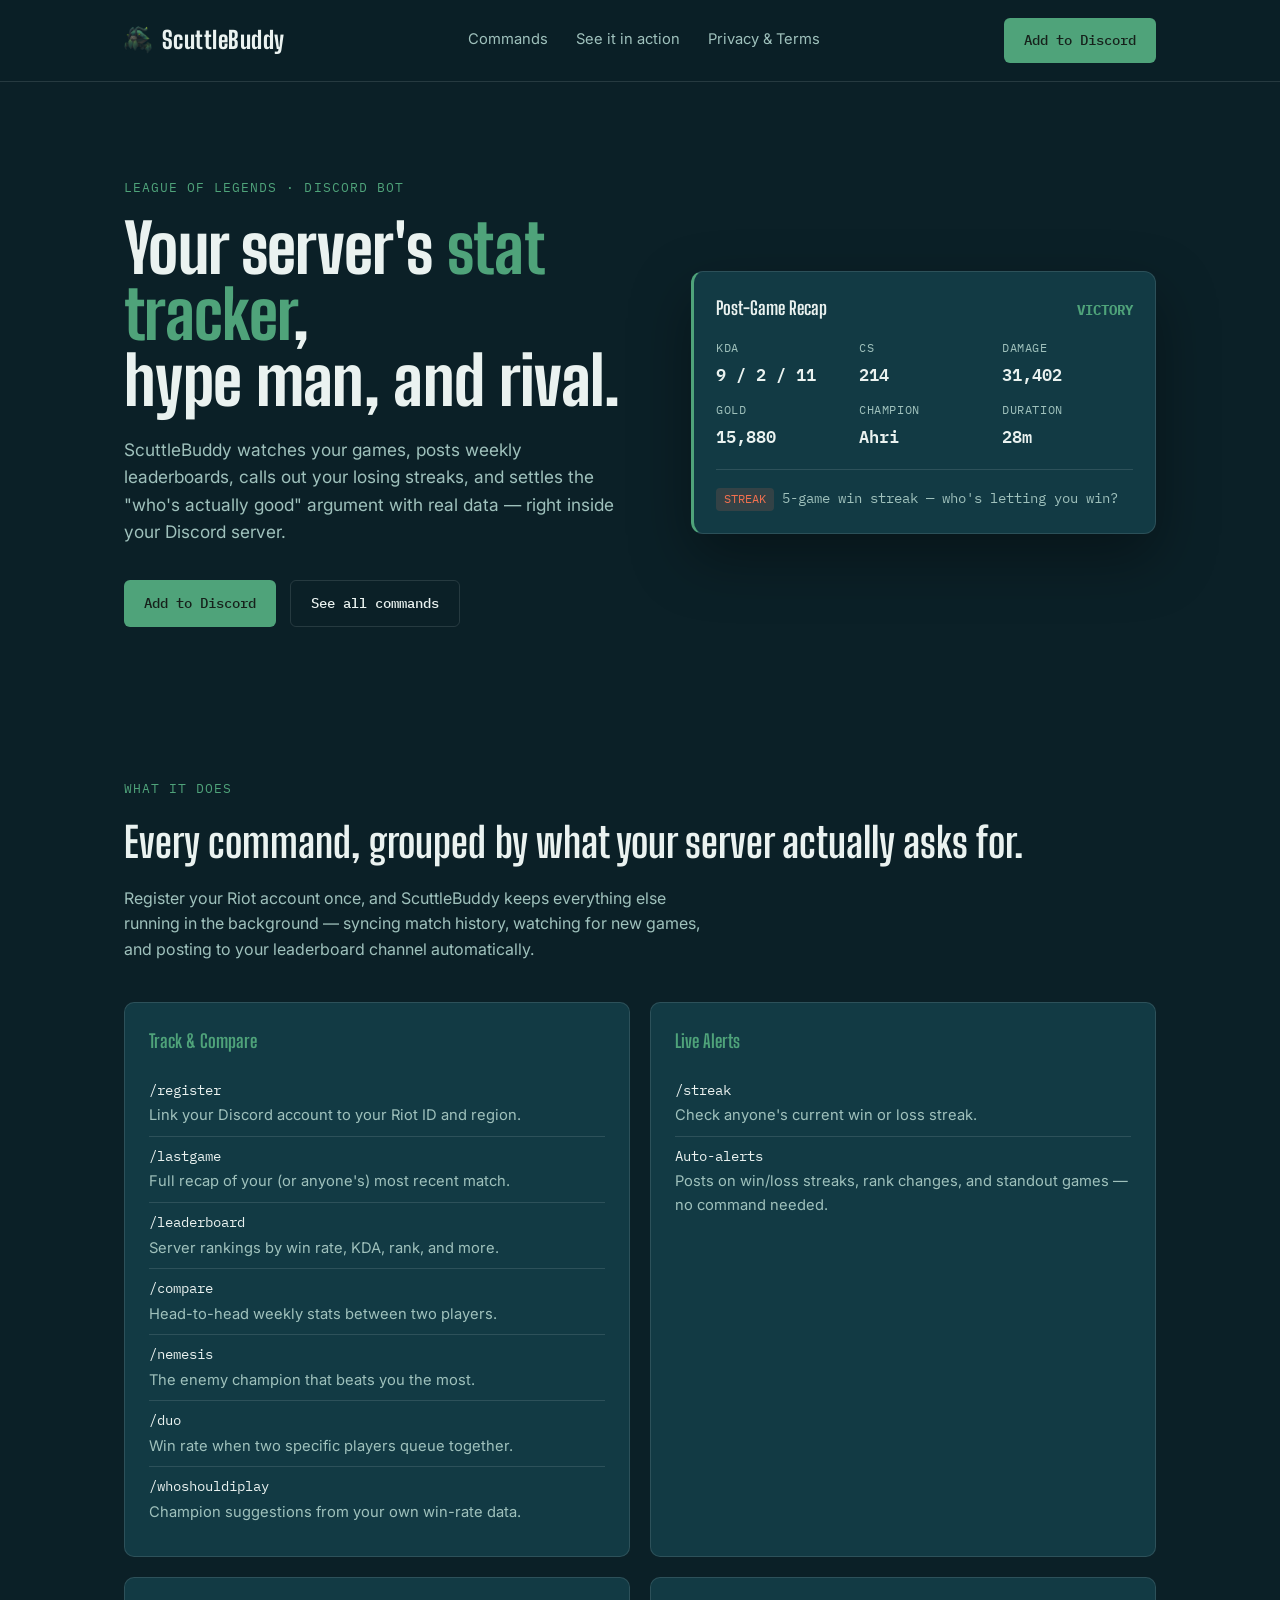
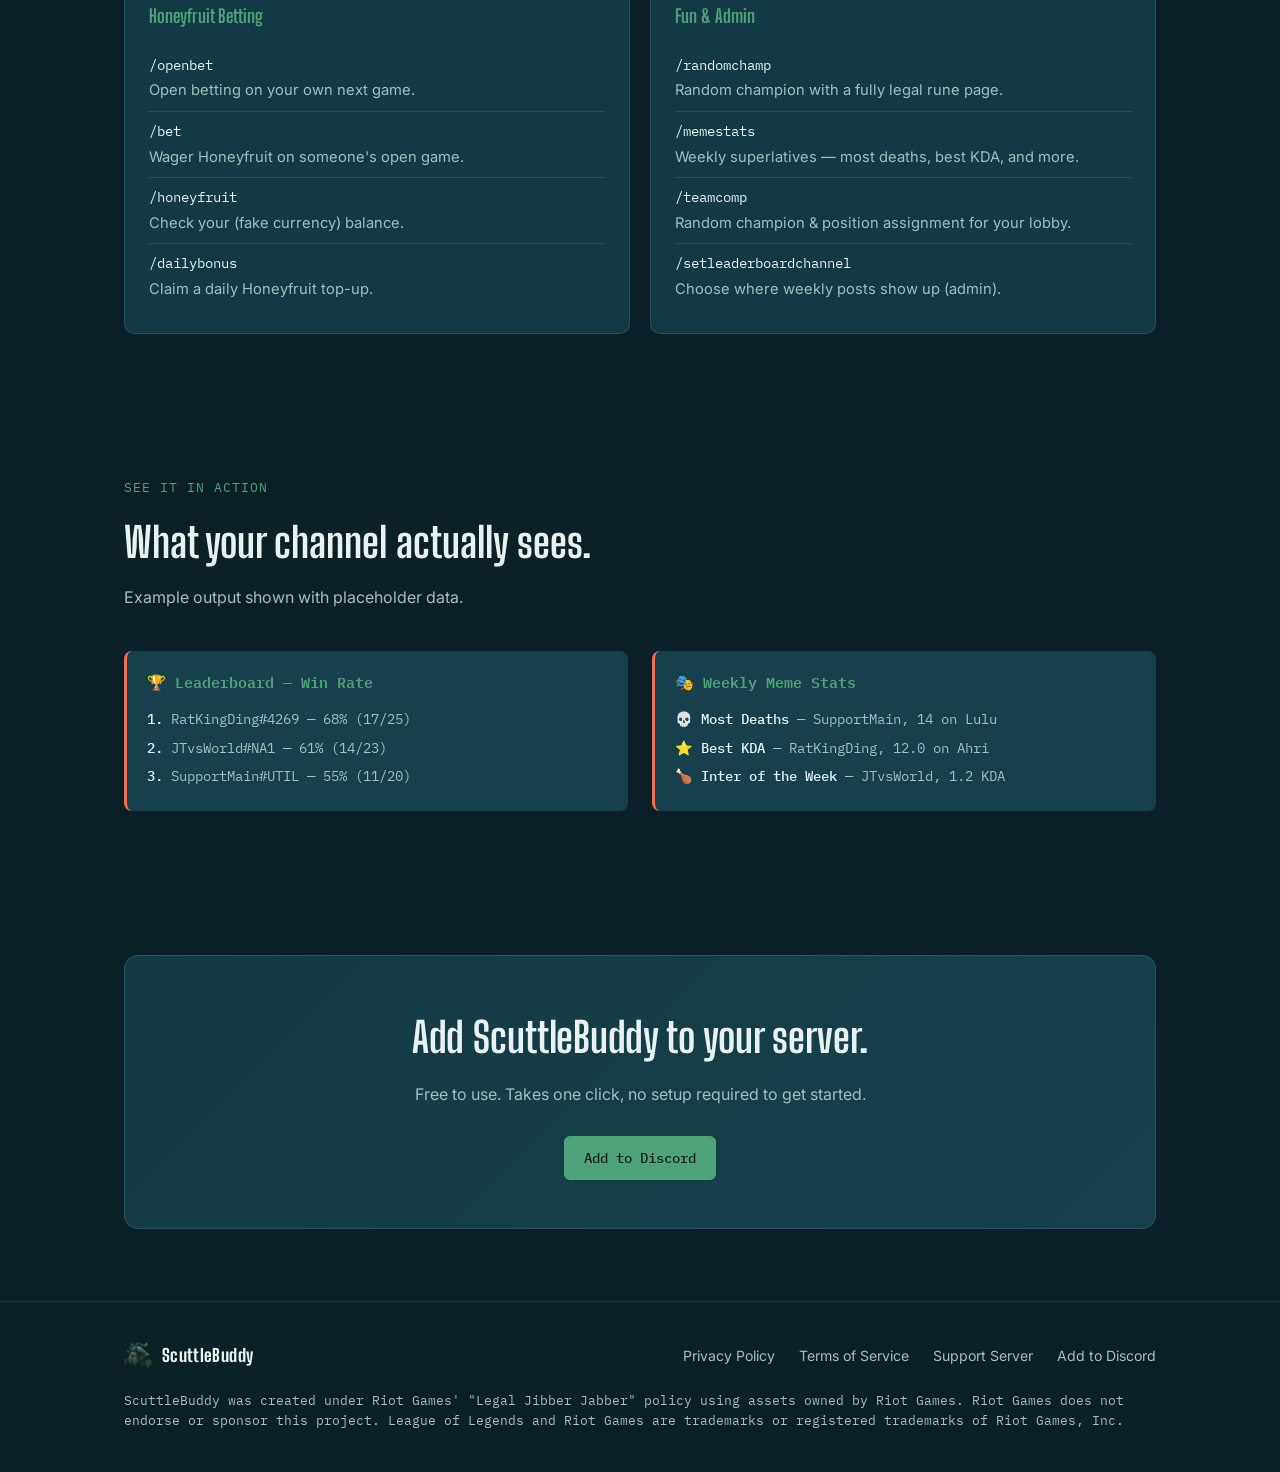
==== index.html @ b03257d6 "style changes, header and footer updates" ====
<!DOCTYPE html>
<html lang="en">
<head>
<meta charset="UTF-8">
<meta name="viewport" content="width=device-width, initial-scale=1.0">
<title>ScuttleBuddy — League of Legends Discord Bot</title>
<meta name="description" content="ScuttleBuddy tracks your League of Legends games, posts weekly leaderboards, and keeps your server's rivalry alive.">
<link rel="preconnect" href="https://fonts.googleapis.com">
<link href="https://fonts.googleapis.com/css2?family=Big+Shoulders+Display:wght@600;700;800&family=Inter:wght@400;500;600&family=IBM+Plex+Mono:wght@400;500;600&display=swap" rel="stylesheet">
<link rel="stylesheet" href="style.css">
</head>
<body>

<div class="ripple-field" aria-hidden="true">
  <svg viewBox="0 0 800 800" preserveAspectRatio="xMidYMid slice">
    <circle class="ripple" cx="620" cy="180" r="20"></circle>
    <circle class="ripple" cx="620" cy="180" r="20"></circle>
    <circle class="ripple" cx="620" cy="180" r="20"></circle>
  </svg>
</div>

<header>
  <div class="nav">
    <a href="#top" class="wordmark"><img src="assets/scuttle-crab-nav.png" alt="" class="crab-icon" width="28" height="28"> ScuttleBuddy</a>
    <nav class="links">
      <a href="#commands">Commands</a>
      <a href="#showcase">See it in action</a>
      <a href="privacy.html">Privacy &amp; Terms</a>
    </nav>
    <a class="btn btn-primary" href="#">Add to Discord</a>
  </div>
</header>

<main id="top">
  <div class="wrap">
    <section class="hero">
      <div>
        <span class="eyebrow">League of Legends · Discord Bot</span>
        <h1>Your server's <span class="accent">stat tracker</span>,<br>hype man, and rival.</h1>
        <p class="hero-sub">
          ScuttleBuddy watches your games, posts weekly leaderboards, calls out your
          losing streaks, and settles the "who's actually good" argument with real data —
          right inside your Discord server.
        </p>
        <div class="hero-actions">
          <a class="btn btn-primary" href="#">Add to Discord</a>
          <a class="btn btn-ghost" href="#commands">See all commands</a>
        </div>
      </div>

      <div class="recap-card">
        <div class="recap-title">
          <span>Post-Game Recap</span>
          <span class="recap-result">VICTORY</span>
        </div>
        <div class="recap-grid">
          <div class="recap-stat"><span class="label">KDA</span><span class="value">9 / 2 / 11</span></div>
          <div class="recap-stat"><span class="label">CS</span><span class="value">214</span></div>
          <div class="recap-stat"><span class="label">Damage</span><span class="value">31,402</span></div>
          <div class="recap-stat"><span class="label">Gold</span><span class="value">15,880</span></div>
          <div class="recap-stat"><span class="label">Champion</span><span class="value">Ahri</span></div>
          <div class="recap-stat"><span class="label">Duration</span><span class="value">28m</span></div>
        </div>
        <div class="recap-divider"></div>
        <div class="recap-alert">
          <span class="tag">STREAK</span>
          5-game win streak — who's letting you win?
        </div>
      </div>
    </section>
  </div>

  <section id="commands">
    <div class="wrap">
      <div class="section-head">
        <span class="eyebrow">What it does</span>
        <h2>Every command, grouped by what your server actually asks for.</h2>
        <p class="section-sub">
          Register your Riot account once, and ScuttleBuddy keeps everything else running
          in the background — syncing match history, watching for new games, and posting
          to your leaderboard channel automatically.
        </p>
      </div>

      <div class="cmd-groups">
        <div class="cmd-group">
          <h3>Track &amp; Compare</h3>
          <ul class="cmd-list">
            <li><span class="cmd-name">/register</span><span class="cmd-desc">Link your Discord account to your Riot ID and region.</span></li>
            <li><span class="cmd-name">/lastgame</span><span class="cmd-desc">Full recap of your (or anyone's) most recent match.</span></li>
            <li><span class="cmd-name">/leaderboard</span><span class="cmd-desc">Server rankings by win rate, KDA, rank, and more.</span></li>
            <li><span class="cmd-name">/compare</span><span class="cmd-desc">Head-to-head weekly stats between two players.</span></li>
            <li><span class="cmd-name">/nemesis</span><span class="cmd-desc">The enemy champion that beats you the most.</span></li>
            <li><span class="cmd-name">/duo</span><span class="cmd-desc">Win rate when two specific players queue together.</span></li>
            <li><span class="cmd-name">/whoshouldiplay</span><span class="cmd-desc">Champion suggestions from your own win-rate data.</span></li>
          </ul>
        </div>

        <div class="cmd-group">
          <h3>Live Alerts</h3>
          <ul class="cmd-list">
            <li><span class="cmd-name">/streak</span><span class="cmd-desc">Check anyone's current win or loss streak.</span></li>
            <li><span class="cmd-name">Auto-alerts</span><span class="cmd-desc">Posts on win/loss streaks, rank changes, and standout games — no command needed.</span></li>
          </ul>
        </div>

        <div class="cmd-group">
          <h3>Honeyfruit Betting</h3>
          <ul class="cmd-list">
            <li><span class="cmd-name">/openbet</span><span class="cmd-desc">Open betting on your own next game.</span></li>
            <li><span class="cmd-name">/bet</span><span class="cmd-desc">Wager Honeyfruit on someone's open game.</span></li>
            <li><span class="cmd-name">/honeyfruit</span><span class="cmd-desc">Check your (fake currency) balance.</span></li>
            <li><span class="cmd-name">/dailybonus</span><span class="cmd-desc">Claim a daily Honeyfruit top-up.</span></li>
          </ul>
        </div>

        <div class="cmd-group">
          <h3>Fun &amp; Admin</h3>
          <ul class="cmd-list">
            <li><span class="cmd-name">/randomchamp</span><span class="cmd-desc">Random champion with a fully legal rune page.</span></li>
            <li><span class="cmd-name">/memestats</span><span class="cmd-desc">Weekly superlatives — most deaths, best KDA, and more.</span></li>
            <li><span class="cmd-name">/teamcomp</span><span class="cmd-desc">Random champion &amp; position assignment for your lobby.</span></li>
            <li><span class="cmd-name">/setleaderboardchannel</span><span class="cmd-desc">Choose where weekly posts show up (admin).</span></li>
          </ul>
        </div>
      </div>
    </div>
  </section>

  <section id="showcase">
    <div class="wrap">
      <div class="section-head">
        <span class="eyebrow">See it in action</span>
        <h2>What your channel actually sees.</h2>
        <p class="section-sub">Example output shown with placeholder data.</p>
      </div>

      <div class="showcase-grid">
        <div class="embed-card">
          <div class="embed-title">🏆 Leaderboard — Win Rate</div>
          <div class="embed-line"><strong>1.</strong> RatKingDing#4269 — 68% (17/25)</div>
          <div class="embed-line"><strong>2.</strong> JTvsWorld#NA1 — 61% (14/23)</div>
          <div class="embed-line"><strong>3.</strong> SupportMain#UTIL — 55% (11/20)</div>
        </div>
        <div class="embed-card">
          <div class="embed-title">🎭 Weekly Meme Stats</div>
          <div class="embed-line">💀 <strong>Most Deaths</strong> — SupportMain, 14 on Lulu</div>
          <div class="embed-line">⭐ <strong>Best KDA</strong> — RatKingDing, 12.0 on Ahri</div>
          <div class="embed-line">🍗 <strong>Inter of the Week</strong> — JTvsWorld, 1.2 KDA</div>
        </div>
      </div>
    </div>
  </section>

  <section>
    <div class="wrap">
      <div class="cta-strip">
        <h2>Add ScuttleBuddy to your server.</h2>
        <p class="section-sub">Free to use. Takes one click, no setup required to get started.</p>
        <a class="btn btn-primary" href="#">Add to Discord</a>
      </div>
    </div>
  </section>
</main>

<footer id="legal">
  <div class="wrap">
    <div class="footer-row">
      <a href="#top" class="wordmark" style="font-size: 1.1rem;"><img src="assets/scuttle-crab-nav.png" alt="" class="crab-icon" width="28" height="28"> ScuttleBuddy</a>
      <div class="footer-links">
        <a href="privacy.html">Privacy Policy</a>
        <a href="terms.html">Terms of Service</a>
        <a href="https://discord.gg/Jfhns5WCDb">Support Server</a>
        <a href="#">Add to Discord</a>
      </div>
    </div>
    <p class="footer-note">
      ScuttleBuddy was created under Riot Games' "Legal Jibber Jabber" policy using assets owned by Riot Games. Riot Games does not endorse or sponsor this project.
      League of Legends and Riot Games are trademarks or registered trademarks of Riot Games, Inc.
    </p>
  </div>
</footer>

</body>
</html>
---- style.css ----
:root {
  --bg: #0B2027;
  --bg-panel: #123A44;
  --bg-panel-2: #16414C;
  --accent: #4FA37A;
  --coral: #F2704F;
  --text: #EAF2F0;
  --text-muted: #9FC1BC;
  --line: rgba(234, 242, 240, 0.12);
  --font-display: 'Big Shoulders Display', sans-serif;
  --font-body: 'Inter', sans-serif;
  --font-mono: 'IBM Plex Mono', monospace;
}

* { box-sizing: border-box; margin: 0; padding: 0; }

html { scroll-behavior: smooth; }

body {
  background: var(--bg);
  color: var(--text);
  font-family: var(--font-body);
  line-height: 1.6;
  overflow-x: hidden;
}

a { color: inherit; }

:focus-visible {
  outline: 2px solid var(--accent);
  outline-offset: 3px;
}

.wrap {
  max-width: 1080px;
  margin: 0 auto;
  padding: 0 24px;
}

/* ---------- ambient ripple background ---------- */
.ripple-field {
  position: fixed;
  inset: 0;
  z-index: 0;
  pointer-events: none;
  opacity: 0.35;
}
.ripple-field svg { width: 100%; height: 100%; }
.ripple {
  fill: none;
  stroke: var(--accent);
  stroke-width: 1;
  opacity: 0;
  animation: ripple-expand 8s ease-out infinite;
}
.ripple:nth-child(2) { animation-delay: 2.6s; stroke: var(--coral); }
.ripple:nth-child(3) { animation-delay: 5.2s; }

@keyframes ripple-expand {
  0%   { r: 20; opacity: 0.5; }
  100% { r: 380; opacity: 0; }
}

@media (prefers-reduced-motion: reduce) {
  .ripple { animation: none; opacity: 0.08; r: 200; }
  html { scroll-behavior: auto; }
}

/* ---------- header ---------- */
header {
  position: sticky;
  top: 0;
  z-index: 10;
  backdrop-filter: blur(10px);
  background: rgba(11, 32, 39, 0.85);
  border-bottom: 1px solid var(--line);
}
.nav {
  display: flex;
  align-items: center;
  justify-content: space-between;
  padding: 18px 24px;
  max-width: 1080px;
  margin: 0 auto;
}
.wordmark {
  font-family: var(--font-display);
  font-weight: 800;
  font-size: 1.5rem;
  letter-spacing: 0.02em;
  text-decoration: none;
  display: flex;
  align-items: center;
  gap: 8px;
}
.crab-icon { object-fit: contain; vertical-align: middle; margin-right: 2px; }
nav.links {
  display: flex;
  gap: 28px;
  font-size: 0.92rem;
  color: var(--text-muted);
}
nav.links a { text-decoration: none; transition: color 0.15s; }
nav.links a:hover { color: var(--text); }
@media (max-width: 640px) { nav.links { display: none; } }

.btn {
  display: inline-flex;
  align-items: center;
  gap: 8px;
  font-family: var(--font-mono);
  font-size: 0.88rem;
  font-weight: 500;
  padding: 11px 20px;
  border-radius: 6px;
  text-decoration: none;
  transition: transform 0.15s, box-shadow 0.15s;
}
.btn-primary {
  background: var(--accent);
  color: #16211B;
}
.btn-primary:hover { transform: translateY(-1px); box-shadow: 0 6px 18px rgba(79, 163, 122, 0.28); }
.btn-ghost {
  border: 1px solid var(--line);
  color: var(--text);
}
.btn-ghost:hover { border-color: var(--accent); color: var(--accent); }

/* ---------- hero ---------- */
.hero {
  position: relative;
  z-index: 1;
  padding: 96px 0 80px;
  display: grid;
  grid-template-columns: 1.1fr 1fr;
  gap: 56px;
  align-items: center;
}
@media (max-width: 860px) {
  .hero { grid-template-columns: 1fr; padding: 56px 0 48px; }
}

.eyebrow {
  font-family: var(--font-mono);
  font-size: 0.8rem;
  color: var(--accent);
  letter-spacing: 0.08em;
  text-transform: uppercase;
  margin-bottom: 18px;
  display: block;
}

h1 {
  font-family: var(--font-display);
  font-weight: 800;
  font-size: clamp(2.6rem, 6vw, 4.2rem);
  line-height: 0.98;
  letter-spacing: -0.01em;
}
h1 .accent { color: var(--accent); }

.hero-sub {
  margin-top: 22px;
  font-size: 1.08rem;
  color: var(--text-muted);
  max-width: 46ch;
}

.hero-actions {
  margin-top: 34px;
  display: flex;
  gap: 14px;
  flex-wrap: wrap;
}

/* ---------- recap card ---------- */
.recap-card {
  background: var(--bg-panel);
  border: 1px solid var(--line);
  border-radius: 12px;
  padding: 22px;
  border-left: 3px solid var(--accent);
  box-shadow: 0 24px 60px rgba(0,0,0,0.35);
}
.recap-title {
  font-family: var(--font-display);
  font-weight: 700;
  font-size: 1.15rem;
  display: flex;
  justify-content: space-between;
  align-items: baseline;
}
.recap-result { color: var(--accent); font-family: var(--font-mono); font-size: 0.85rem; }
.recap-grid {
  margin-top: 16px;
  display: grid;
  grid-template-columns: repeat(3, 1fr);
  gap: 12px;
}
.recap-stat { font-family: var(--font-mono); }
.recap-stat .label { display: block; font-size: 0.72rem; color: var(--text-muted); text-transform: uppercase; letter-spacing: 0.05em; margin-bottom: 4px; }
.recap-stat .value { font-size: 1.05rem; font-weight: 600; }
.recap-divider { height: 1px; background: var(--line); margin: 18px 0; }
.recap-alert {
  font-family: var(--font-mono);
  font-size: 0.85rem;
  color: var(--text-muted);
  display: flex;
  gap: 8px;
  align-items: baseline;
}
.recap-alert .tag {
  background: rgba(242, 112, 79, 0.15);
  color: var(--coral);
  padding: 2px 8px;
  border-radius: 4px;
  font-size: 0.72rem;
}

/* ---------- sections ---------- */
section { position: relative; z-index: 1; padding: 72px 0; }
.section-head { margin-bottom: 40px; }
.section-head .eyebrow { margin-bottom: 10px; }
h2 {
  font-family: var(--font-display);
  font-weight: 700;
  font-size: clamp(1.8rem, 3.4vw, 2.6rem);
}
.section-sub { color: var(--text-muted); margin-top: 10px; max-width: 60ch; }

/* ---------- command groups ---------- */
.cmd-groups {
  display: grid;
  grid-template-columns: repeat(2, 1fr);
  gap: 20px;
}
@media (max-width: 700px) { .cmd-groups { grid-template-columns: 1fr; } }

.cmd-group {
  background: var(--bg-panel);
  border: 1px solid var(--line);
  border-radius: 10px;
  padding: 24px;
}
.cmd-group h3 {
  font-family: var(--font-display);
  font-size: 1.15rem;
  color: var(--accent);
  margin-bottom: 14px;
  font-weight: 700;
}
.cmd-list { list-style: none; }
.cmd-list li { padding: 8px 0; border-top: 1px solid var(--line); font-size: 0.92rem; }
.cmd-list li:first-child { border-top: none; }
.cmd-name { font-family: var(--font-mono); color: var(--text); font-size: 0.88rem; }
.cmd-desc { color: var(--text-muted); display: block; margin-top: 2px; }

/* ---------- showcase ---------- */
.showcase-grid {
  display: grid;
  grid-template-columns: repeat(2, 1fr);
  gap: 24px;
}
@media (max-width: 780px) { .showcase-grid { grid-template-columns: 1fr; } }

.embed-card {
  background: var(--bg-panel-2);
  border-left: 3px solid var(--coral);
  border-radius: 8px;
  padding: 20px;
  font-family: var(--font-mono);
  font-size: 0.88rem;
}
.embed-card .embed-title { color: var(--accent); font-weight: 600; margin-bottom: 10px; font-size: 0.95rem; }
.embed-card .embed-line { color: var(--text-muted); padding: 3px 0; }
.embed-card .embed-line strong { color: var(--text); font-weight: 500; }

/* ---------- cta strip ---------- */
.cta-strip {
  background: linear-gradient(135deg, var(--bg-panel), var(--bg-panel-2));
  border: 1px solid var(--line);
  border-radius: 14px;
  padding: 48px;
  text-align: center;
}
.cta-strip h2 { margin-bottom: 12px; }
.cta-strip .section-sub { margin: 0 auto 28px; }
@media (max-width: 640px) { .cta-strip { padding: 32px 22px; } }

/* ---------- legal pages ---------- */
.legal-page { padding: 64px 0 40px; }
.legal-page .eyebrow { margin-bottom: 14px; }
.legal-page h1 {
  font-size: clamp(2.1rem, 5vw, 3rem);
  line-height: 1.05;
}
.legal-updated {
  font-family: var(--font-mono);
  color: var(--text-muted);
  font-size: 0.85rem;
  margin-top: 14px;
}
.legal-body {
  margin-top: 44px;
  max-width: 72ch;
}
.legal-body h3 {
  font-family: var(--font-display);
  font-size: 1.35rem;
  color: var(--accent);
  margin-top: 40px;
  margin-bottom: 14px;
  font-weight: 700;
}
.legal-body h3:first-child { margin-top: 0; }
.legal-body p { margin-bottom: 14px; color: var(--text-muted); }
.legal-body ul { margin: 0 0 14px 22px; color: var(--text-muted); }
.legal-body li { margin-bottom: 8px; }
.legal-body strong { color: var(--text); font-weight: 600; }
.legal-body a { color: var(--accent); text-decoration: underline; text-underline-offset: 3px; }

/* ---------- footer ---------- */
footer {
  position: relative;
  z-index: 1;
  border-top: 1px solid var(--line);
  padding: 40px 0;
}
.footer-row {
  display: flex;
  justify-content: space-between;
  align-items: center;
  flex-wrap: wrap;
  gap: 16px;
}
.footer-links {
  display: flex;
  gap: 24px;
  font-size: 0.88rem;
  color: var(--text-muted);
  flex-wrap: wrap;
}
.footer-links a { text-decoration: none; }
.footer-links a:hover { color: var(--accent); }
.footer-note { font-size: 0.8rem; color: var(--text-muted); margin-top: 20px; font-family: var(--font-mono); }
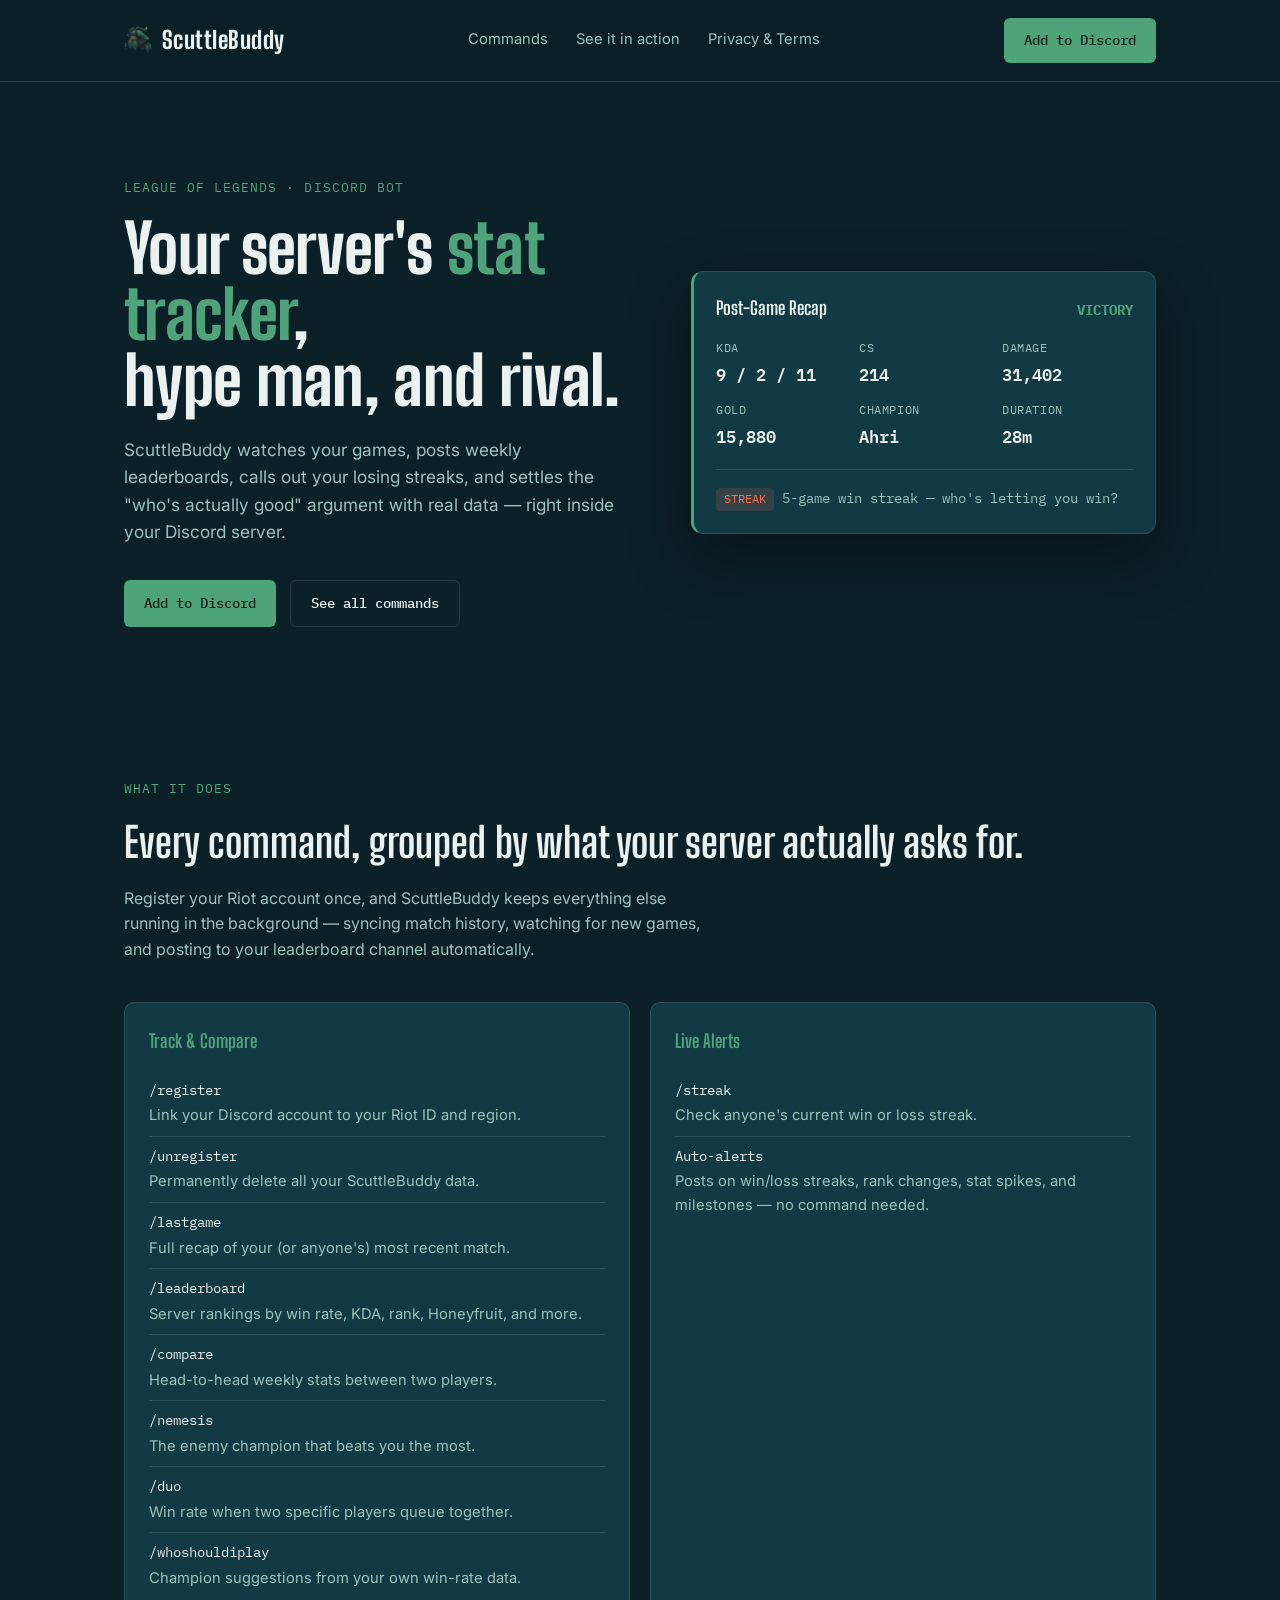
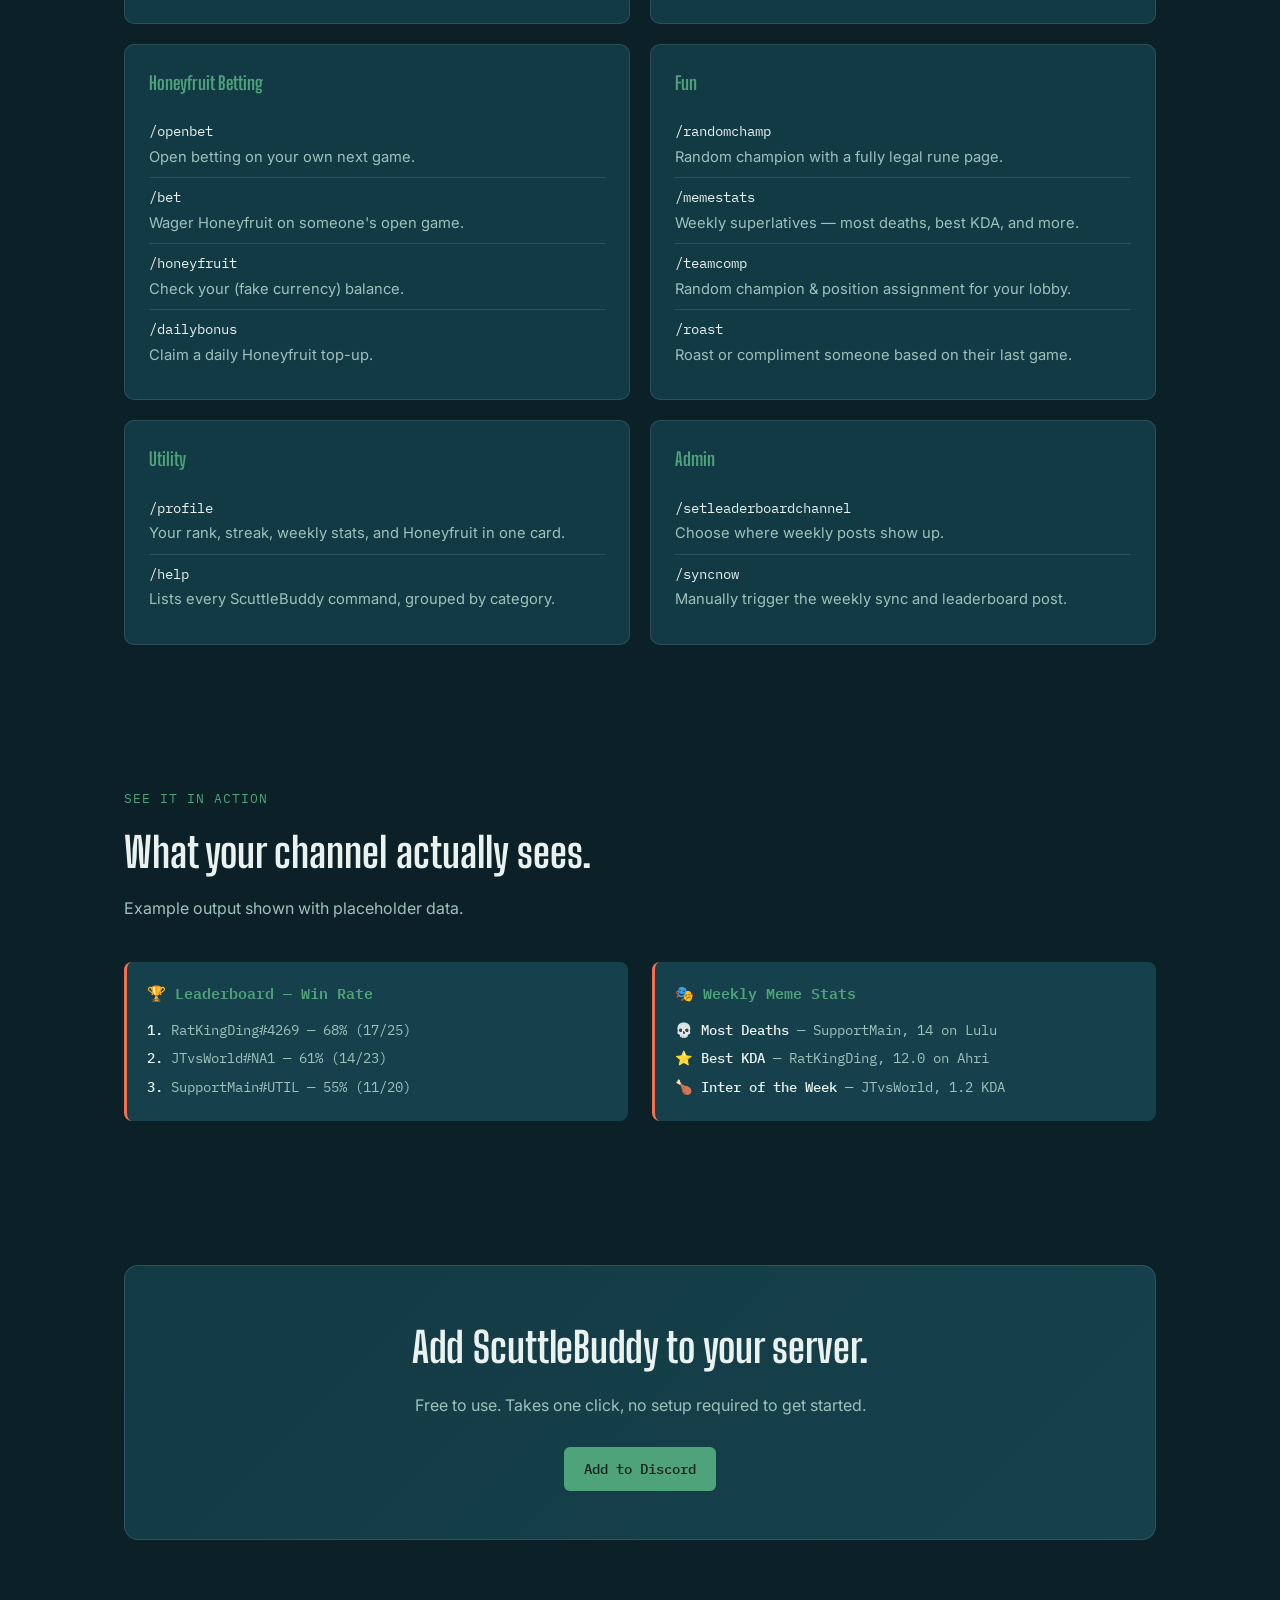
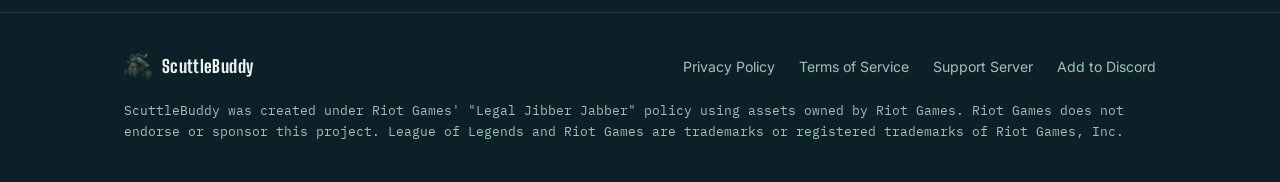
==== commit 53b43b87: "updating commands portion of page" ====
--- a/index.html
+++ b/index.html
@@ -87,8 +87,9 @@
           <h3>Track &amp; Compare</h3>
           <ul class="cmd-list">
             <li><span class="cmd-name">/register</span><span class="cmd-desc">Link your Discord account to your Riot ID and region.</span></li>
+            <li><span class="cmd-name">/unregister</span><span class="cmd-desc">Permanently delete all your ScuttleBuddy data.</span></li>
             <li><span class="cmd-name">/lastgame</span><span class="cmd-desc">Full recap of your (or anyone's) most recent match.</span></li>
-            <li><span class="cmd-name">/leaderboard</span><span class="cmd-desc">Server rankings by win rate, KDA, rank, and more.</span></li>
+            <li><span class="cmd-name">/leaderboard</span><span class="cmd-desc">Server rankings by win rate, KDA, rank, Honeyfruit, and more.</span></li>
             <li><span class="cmd-name">/compare</span><span class="cmd-desc">Head-to-head weekly stats between two players.</span></li>
             <li><span class="cmd-name">/nemesis</span><span class="cmd-desc">The enemy champion that beats you the most.</span></li>
             <li><span class="cmd-name">/duo</span><span class="cmd-desc">Win rate when two specific players queue together.</span></li>
@@ -100,7 +101,7 @@
           <h3>Live Alerts</h3>
           <ul class="cmd-list">
             <li><span class="cmd-name">/streak</span><span class="cmd-desc">Check anyone's current win or loss streak.</span></li>
-            <li><span class="cmd-name">Auto-alerts</span><span class="cmd-desc">Posts on win/loss streaks, rank changes, and standout games — no command needed.</span></li>
+            <li><span class="cmd-name">Auto-alerts</span><span class="cmd-desc">Posts on win/loss streaks, rank changes, stat spikes, and milestones — no command needed.</span></li>
           </ul>
         </div>
 
@@ -115,12 +116,28 @@
         </div>
 
         <div class="cmd-group">
-          <h3>Fun &amp; Admin</h3>
+          <h3>Fun</h3>
           <ul class="cmd-list">
             <li><span class="cmd-name">/randomchamp</span><span class="cmd-desc">Random champion with a fully legal rune page.</span></li>
             <li><span class="cmd-name">/memestats</span><span class="cmd-desc">Weekly superlatives — most deaths, best KDA, and more.</span></li>
             <li><span class="cmd-name">/teamcomp</span><span class="cmd-desc">Random champion &amp; position assignment for your lobby.</span></li>
-            <li><span class="cmd-name">/setleaderboardchannel</span><span class="cmd-desc">Choose where weekly posts show up (admin).</span></li>
+            <li><span class="cmd-name">/roast</span><span class="cmd-desc">Roast or compliment someone based on their last game.</span></li>
+          </ul>
+        </div>
+
+        <div class="cmd-group">
+          <h3>Utility</h3>
+          <ul class="cmd-list">
+            <li><span class="cmd-name">/profile</span><span class="cmd-desc">Your rank, streak, weekly stats, and Honeyfruit in one card.</span></li>
+            <li><span class="cmd-name">/help</span><span class="cmd-desc">Lists every ScuttleBuddy command, grouped by category.</span></li>
+          </ul>
+        </div>
+
+        <div class="cmd-group">
+          <h3>Admin</h3>
+          <ul class="cmd-list">
+            <li><span class="cmd-name">/setleaderboardchannel</span><span class="cmd-desc">Choose where weekly posts show up.</span></li>
+            <li><span class="cmd-name">/syncnow</span><span class="cmd-desc">Manually trigger the weekly sync and leaderboard post.</span></li>
           </ul>
         </div>
       </div>
@@ -182,4 +199,4 @@
 </footer>
 
 </body>
-</html>
+</html>
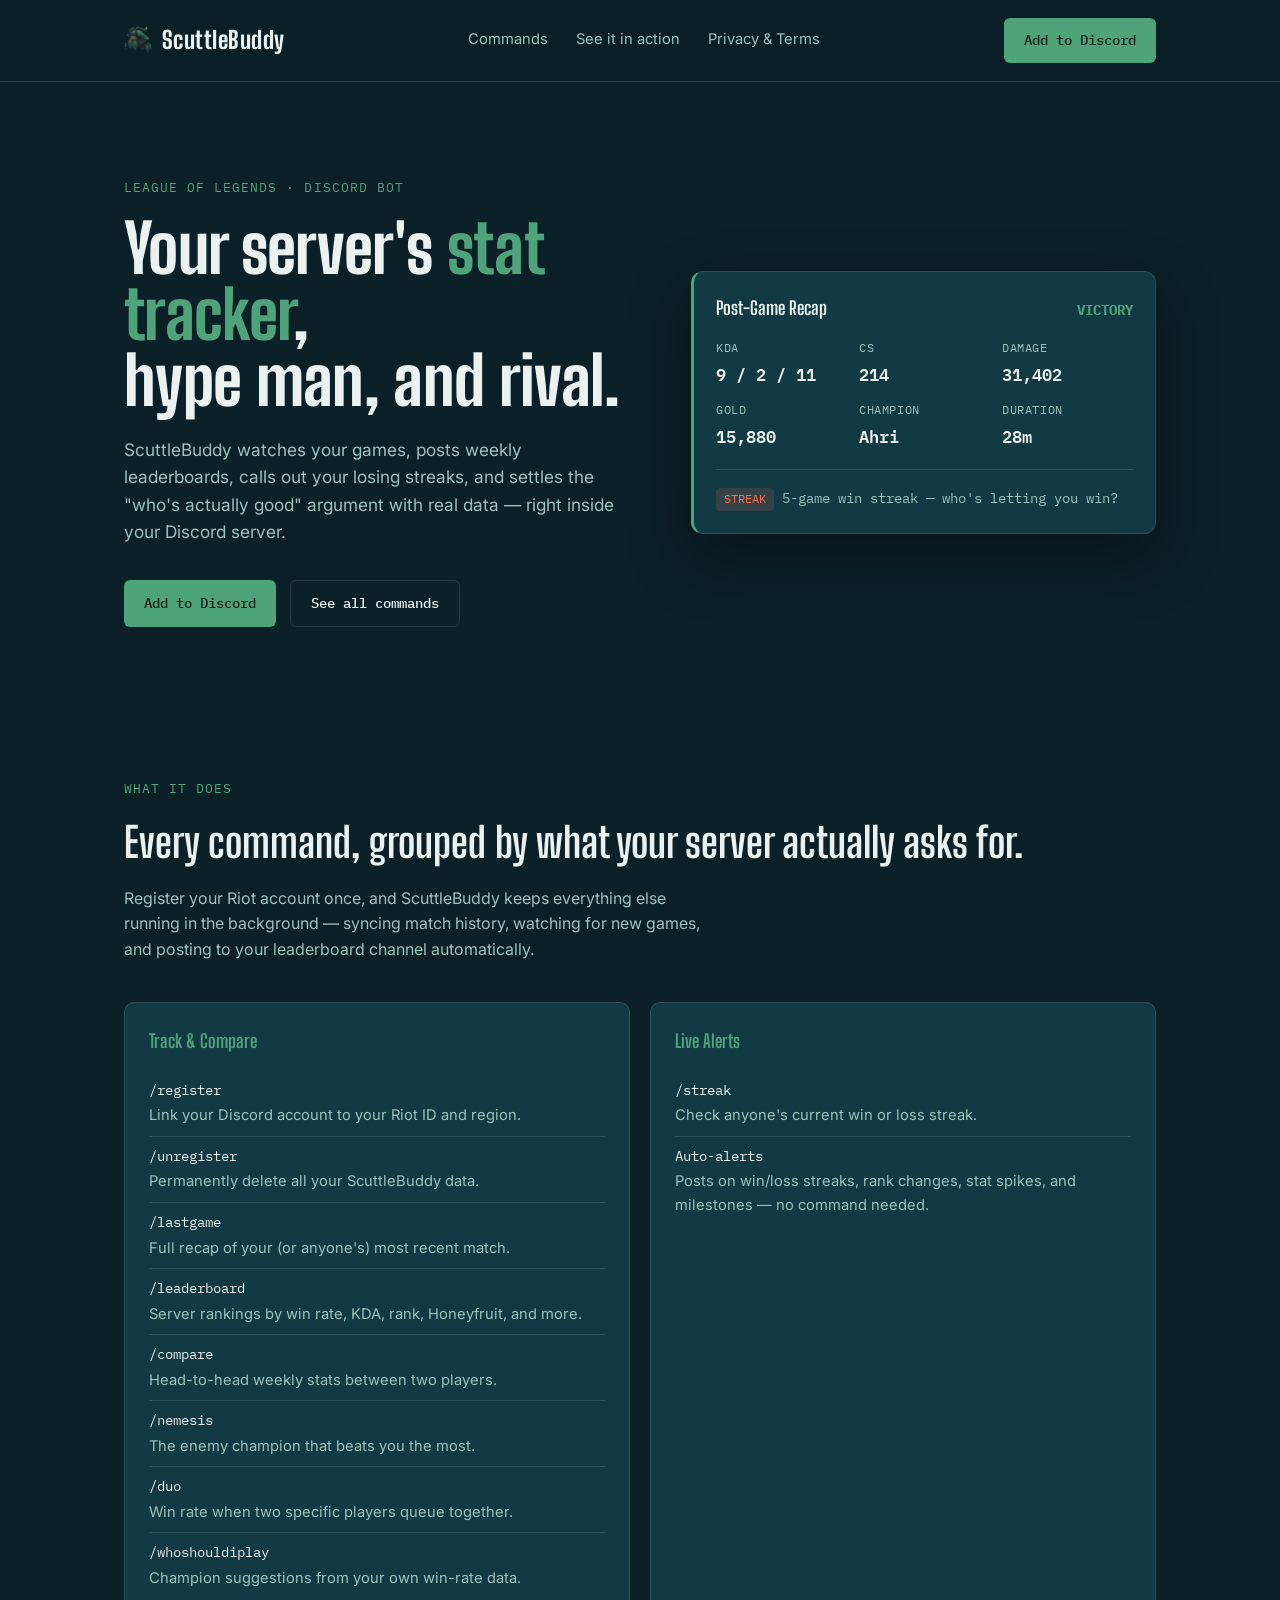
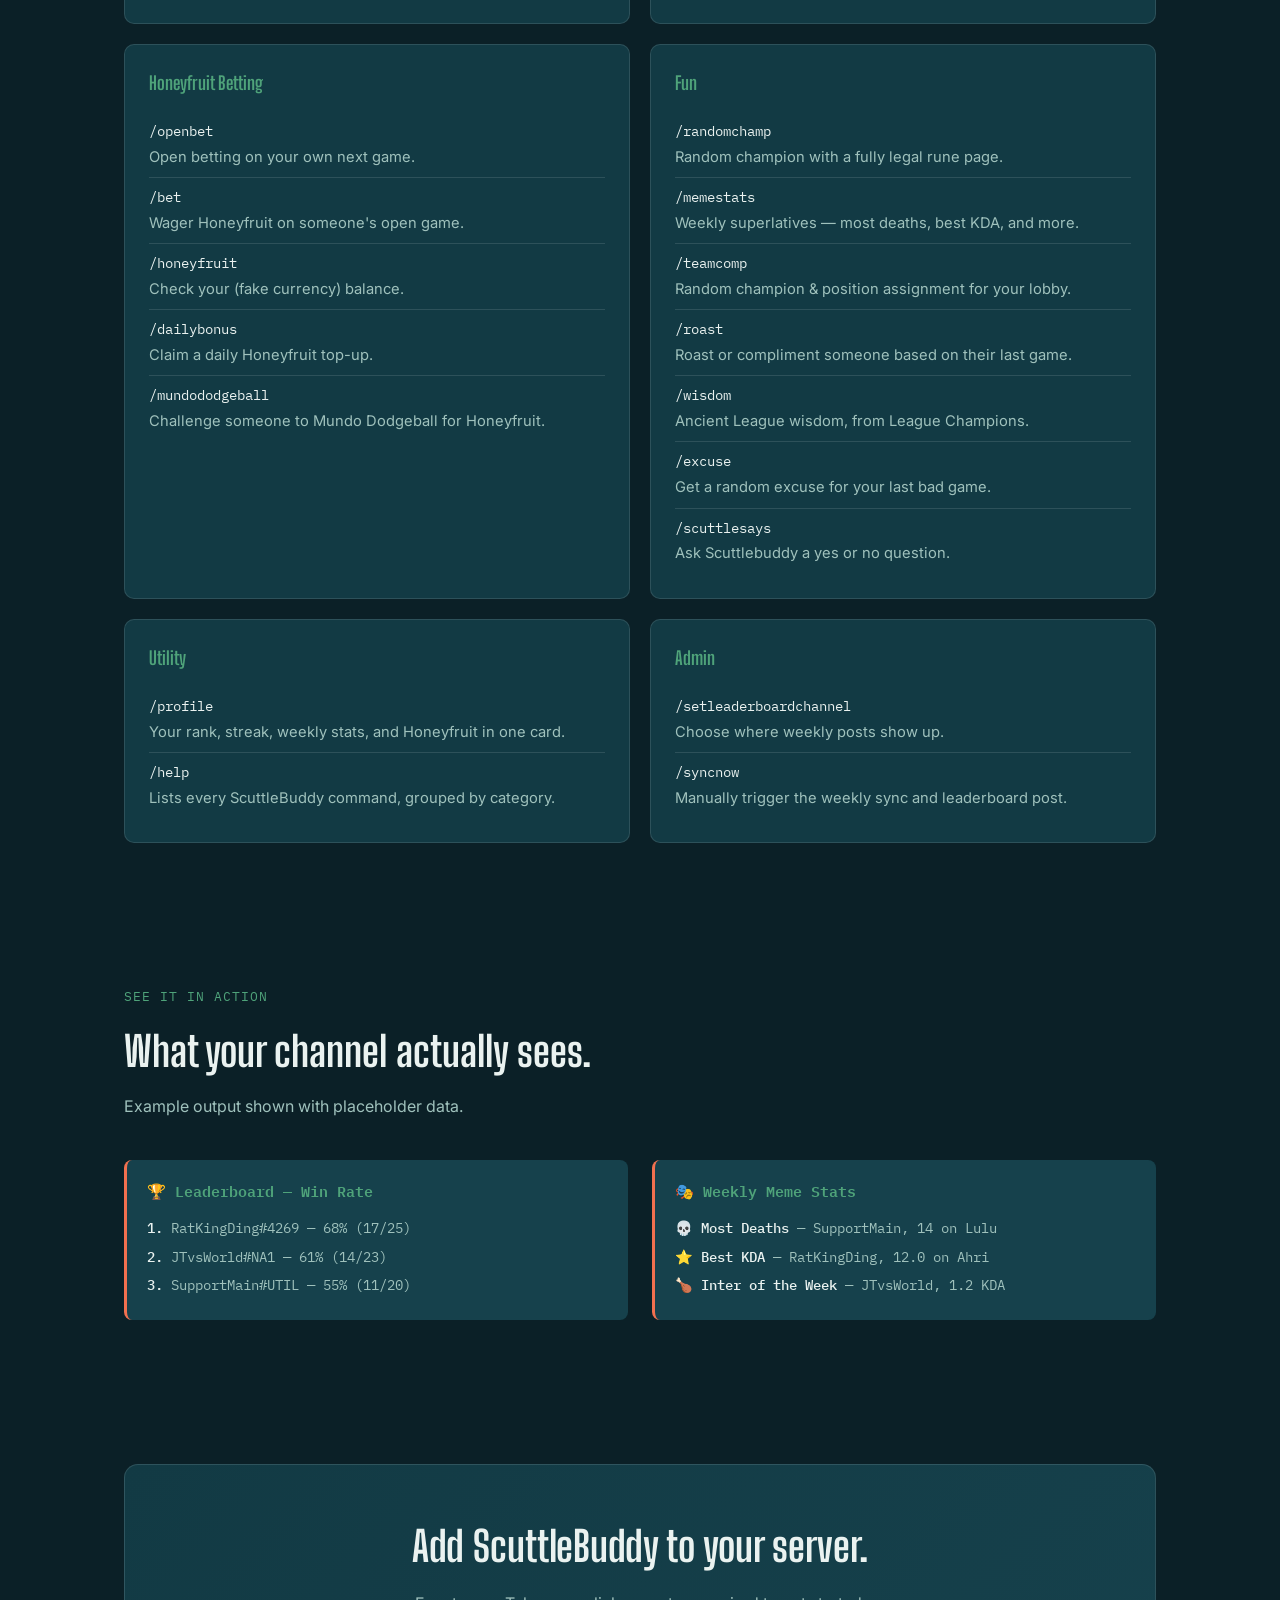
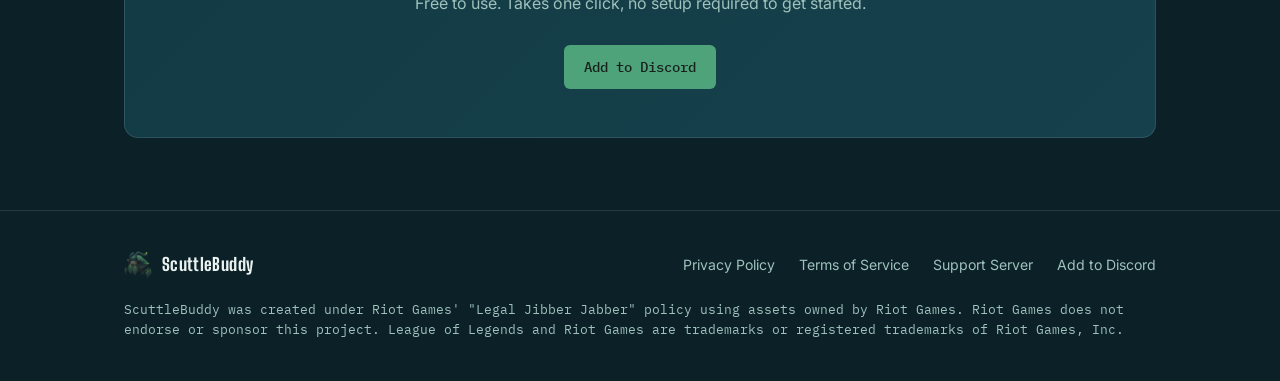
==== commit 184ff8c8: "updated commands" ====
--- a/index.html
+++ b/index.html
@@ -112,6 +112,7 @@
             <li><span class="cmd-name">/bet</span><span class="cmd-desc">Wager Honeyfruit on someone's open game.</span></li>
             <li><span class="cmd-name">/honeyfruit</span><span class="cmd-desc">Check your (fake currency) balance.</span></li>
             <li><span class="cmd-name">/dailybonus</span><span class="cmd-desc">Claim a daily Honeyfruit top-up.</span></li>
+            <li><span class="cmd-name">/mundododgeball</span><span class="cmd-desc">Challenge someone to Mundo Dodgeball for Honeyfruit.</span></li>
           </ul>
         </div>
 
@@ -122,6 +123,9 @@
             <li><span class="cmd-name">/memestats</span><span class="cmd-desc">Weekly superlatives — most deaths, best KDA, and more.</span></li>
             <li><span class="cmd-name">/teamcomp</span><span class="cmd-desc">Random champion &amp; position assignment for your lobby.</span></li>
             <li><span class="cmd-name">/roast</span><span class="cmd-desc">Roast or compliment someone based on their last game.</span></li>
+            <li><span class="cmd-name">/wisdom</span><span class="cmd-desc">Ancient League wisdom, from League Champions.</span></li>
+            <li><span class="cmd-name">/excuse</span><span class="cmd-desc">Get a random excuse for your last bad game.</span></li>
+            <li><span class="cmd-name">/scuttlesays</span><span class="cmd-desc">Ask Scuttlebuddy a yes or no question.</span></li>
           </ul>
         </div>
 
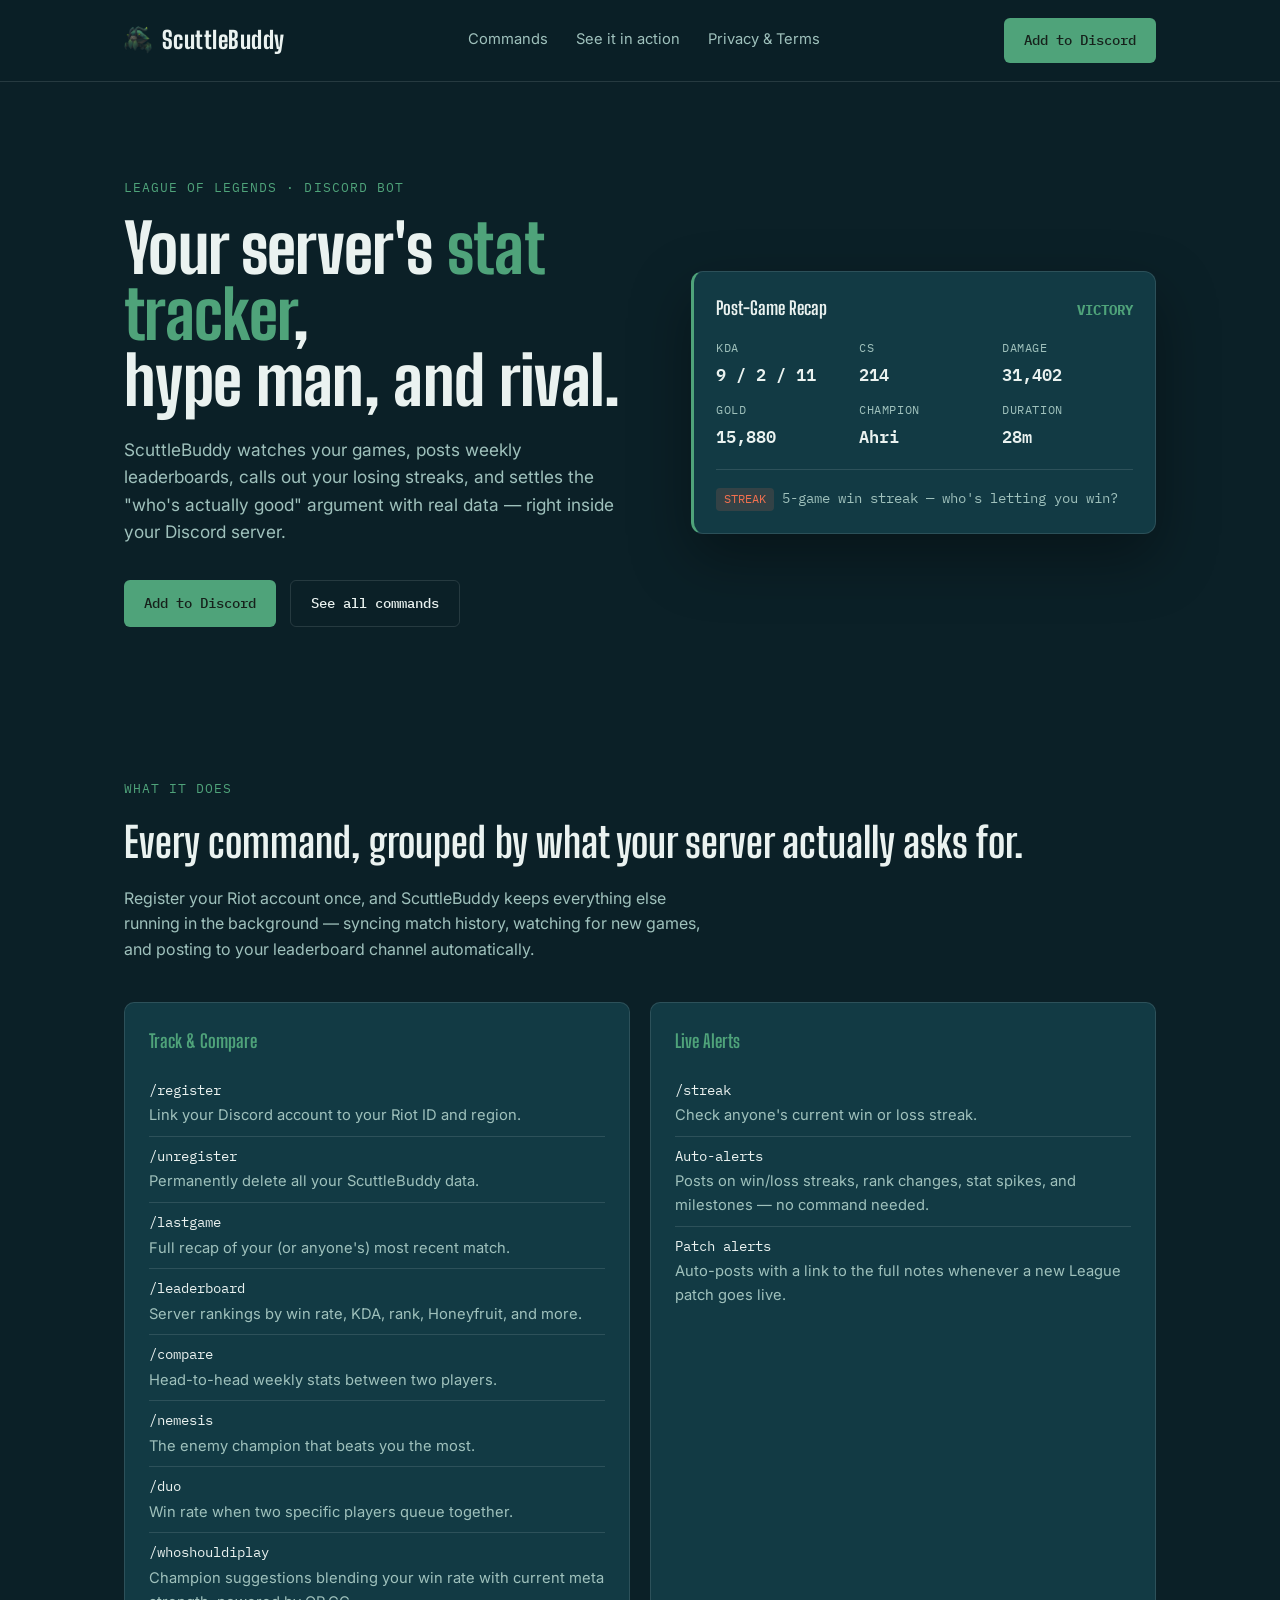
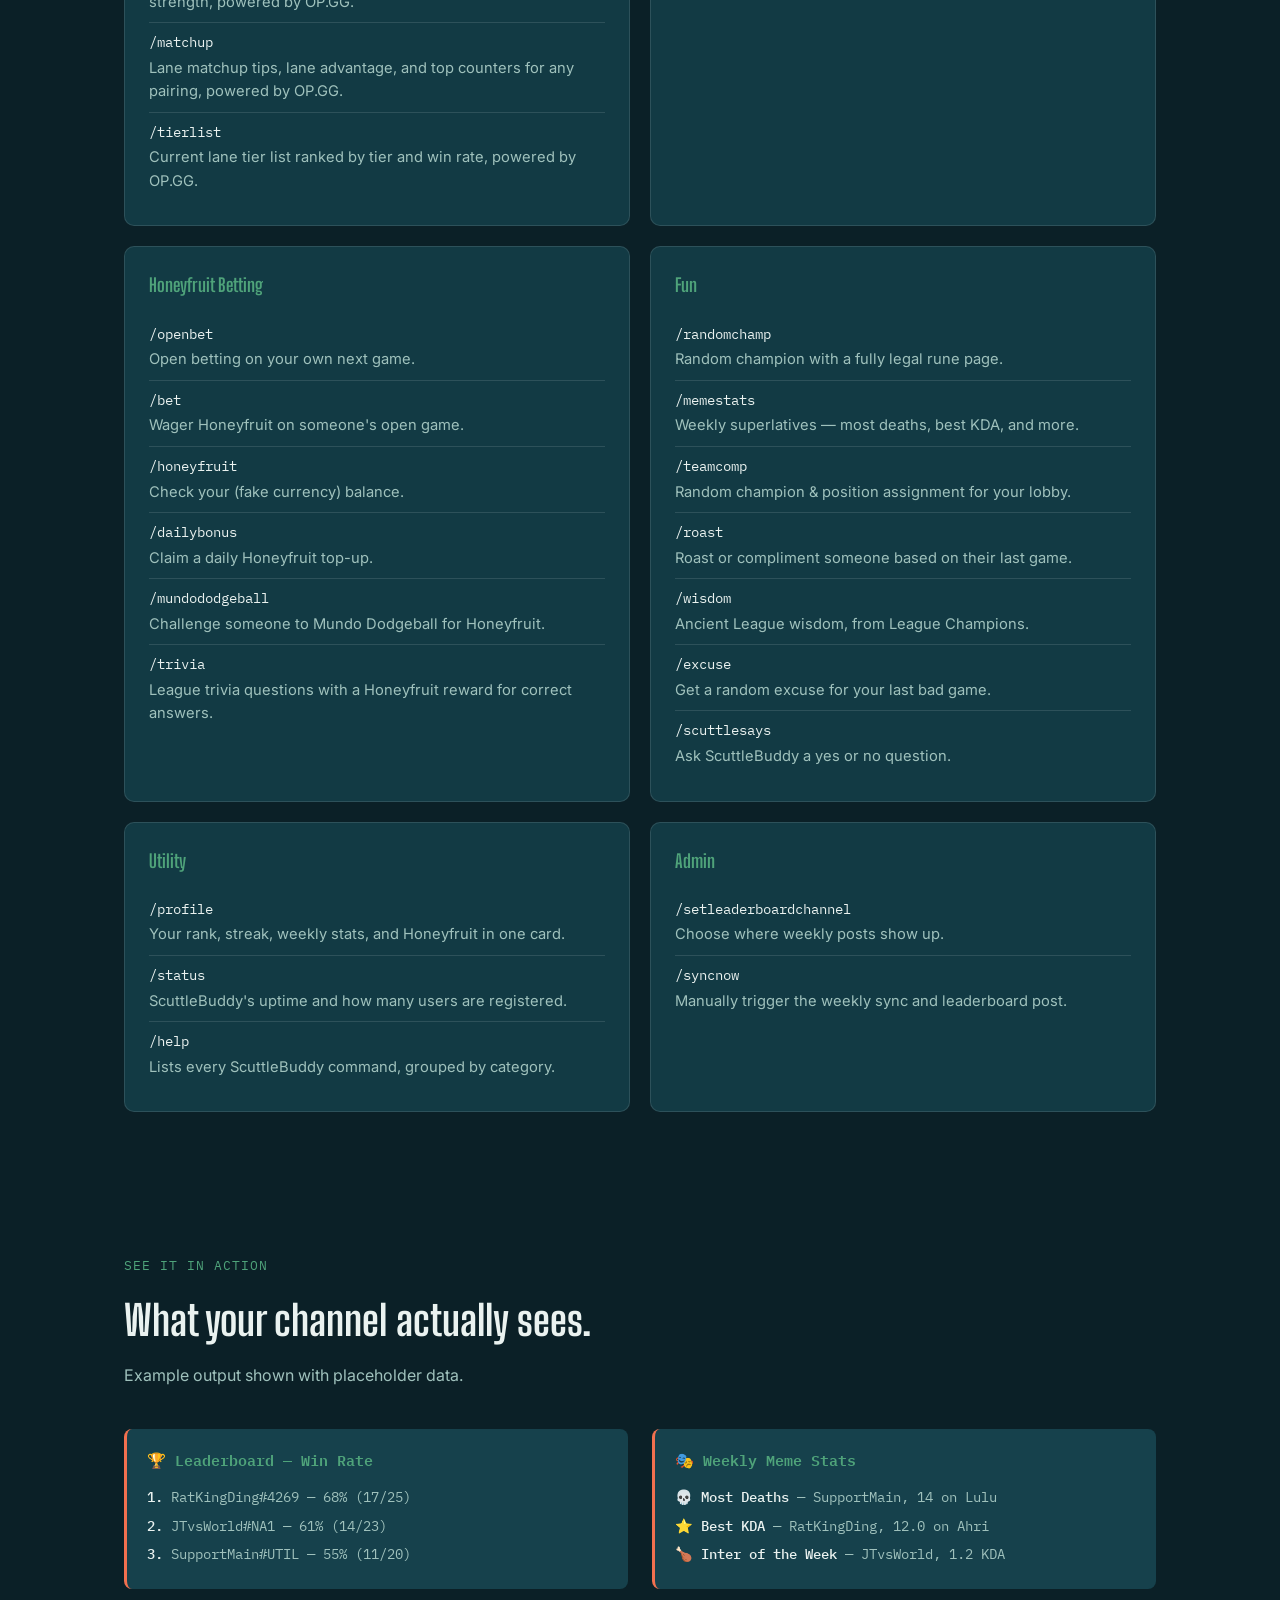
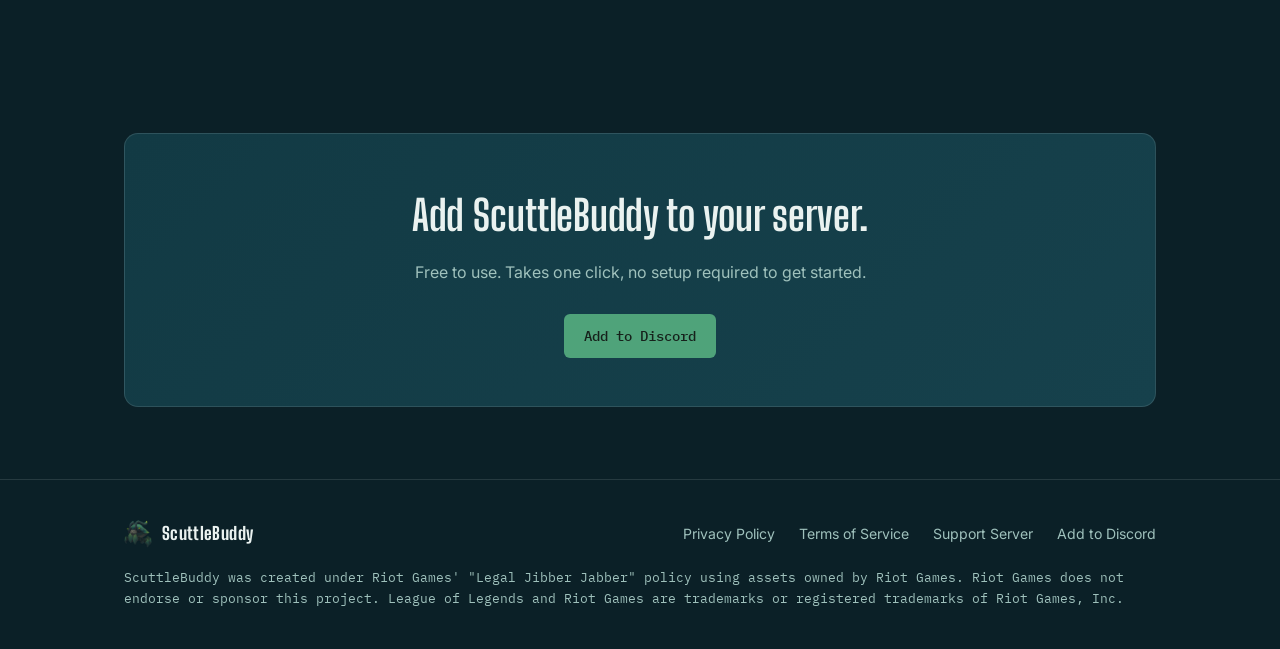
==== commit 0af4ad65: "updated features" ====
--- a/index.html
+++ b/index.html
@@ -93,7 +93,9 @@
             <li><span class="cmd-name">/compare</span><span class="cmd-desc">Head-to-head weekly stats between two players.</span></li>
             <li><span class="cmd-name">/nemesis</span><span class="cmd-desc">The enemy champion that beats you the most.</span></li>
             <li><span class="cmd-name">/duo</span><span class="cmd-desc">Win rate when two specific players queue together.</span></li>
-            <li><span class="cmd-name">/whoshouldiplay</span><span class="cmd-desc">Champion suggestions from your own win-rate data.</span></li>
+            <li><span class="cmd-name">/whoshouldiplay</span><span class="cmd-desc">Champion suggestions blending your win rate with current meta strength, powered by OP.GG.</span></li>
+            <li><span class="cmd-name">/matchup</span><span class="cmd-desc">Lane matchup tips, lane advantage, and top counters for any pairing, powered by OP.GG.</span></li>
+            <li><span class="cmd-name">/tierlist</span><span class="cmd-desc">Current lane tier list ranked by tier and win rate, powered by OP.GG.</span></li>
           </ul>
         </div>
 
@@ -102,6 +104,7 @@
           <ul class="cmd-list">
             <li><span class="cmd-name">/streak</span><span class="cmd-desc">Check anyone's current win or loss streak.</span></li>
             <li><span class="cmd-name">Auto-alerts</span><span class="cmd-desc">Posts on win/loss streaks, rank changes, stat spikes, and milestones — no command needed.</span></li>
+            <li><span class="cmd-name">Patch alerts</span><span class="cmd-desc">Auto-posts with a link to the full notes whenever a new League patch goes live.</span></li>
           </ul>
         </div>
 
@@ -113,6 +116,7 @@
             <li><span class="cmd-name">/honeyfruit</span><span class="cmd-desc">Check your (fake currency) balance.</span></li>
             <li><span class="cmd-name">/dailybonus</span><span class="cmd-desc">Claim a daily Honeyfruit top-up.</span></li>
             <li><span class="cmd-name">/mundododgeball</span><span class="cmd-desc">Challenge someone to Mundo Dodgeball for Honeyfruit.</span></li>
+            <li><span class="cmd-name">/trivia</span><span class="cmd-desc">League trivia questions with a Honeyfruit reward for correct answers.</span></li>
           </ul>
         </div>
 
@@ -125,7 +129,7 @@
             <li><span class="cmd-name">/roast</span><span class="cmd-desc">Roast or compliment someone based on their last game.</span></li>
             <li><span class="cmd-name">/wisdom</span><span class="cmd-desc">Ancient League wisdom, from League Champions.</span></li>
             <li><span class="cmd-name">/excuse</span><span class="cmd-desc">Get a random excuse for your last bad game.</span></li>
-            <li><span class="cmd-name">/scuttlesays</span><span class="cmd-desc">Ask Scuttlebuddy a yes or no question.</span></li>
+            <li><span class="cmd-name">/scuttlesays</span><span class="cmd-desc">Ask ScuttleBuddy a yes or no question.</span></li>
           </ul>
         </div>
 
@@ -133,6 +137,7 @@
           <h3>Utility</h3>
           <ul class="cmd-list">
             <li><span class="cmd-name">/profile</span><span class="cmd-desc">Your rank, streak, weekly stats, and Honeyfruit in one card.</span></li>
+            <li><span class="cmd-name">/status</span><span class="cmd-desc">ScuttleBuddy's uptime and how many users are registered.</span></li>
             <li><span class="cmd-name">/help</span><span class="cmd-desc">Lists every ScuttleBuddy command, grouped by category.</span></li>
           </ul>
         </div>
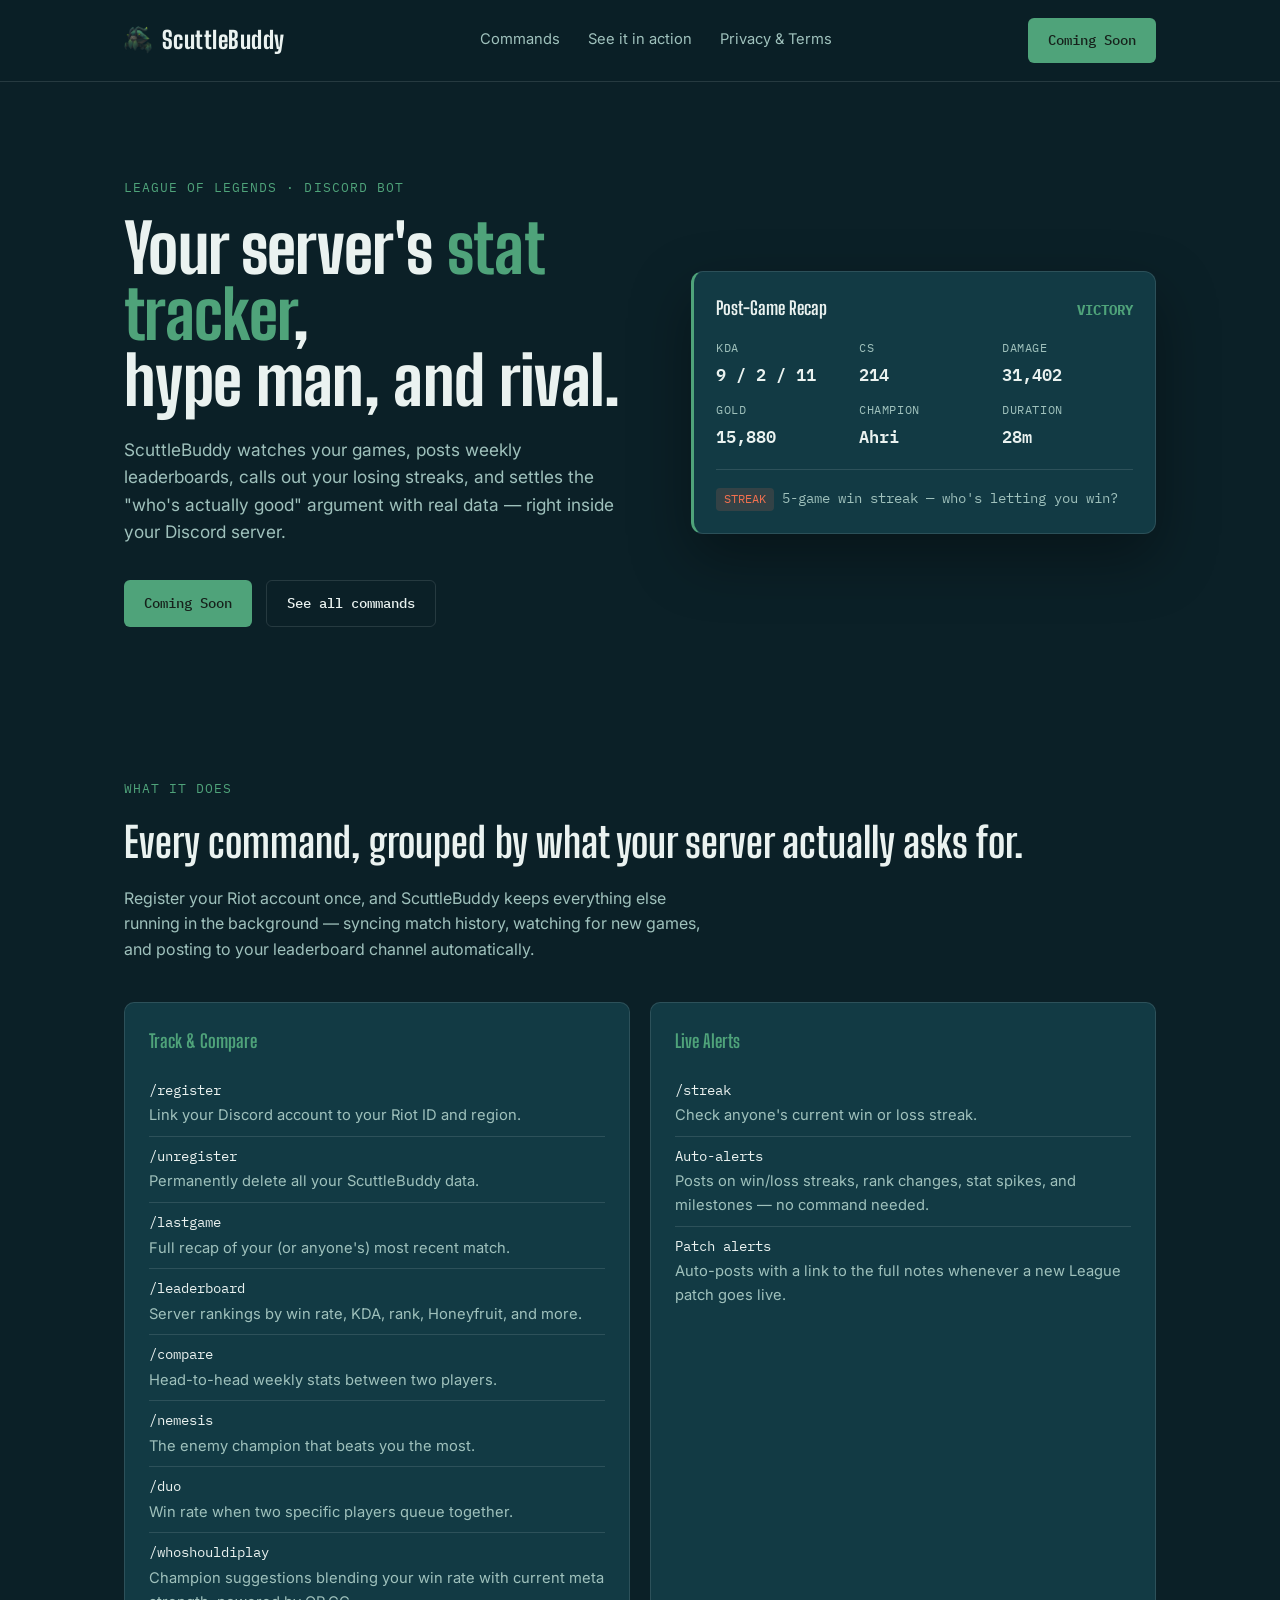
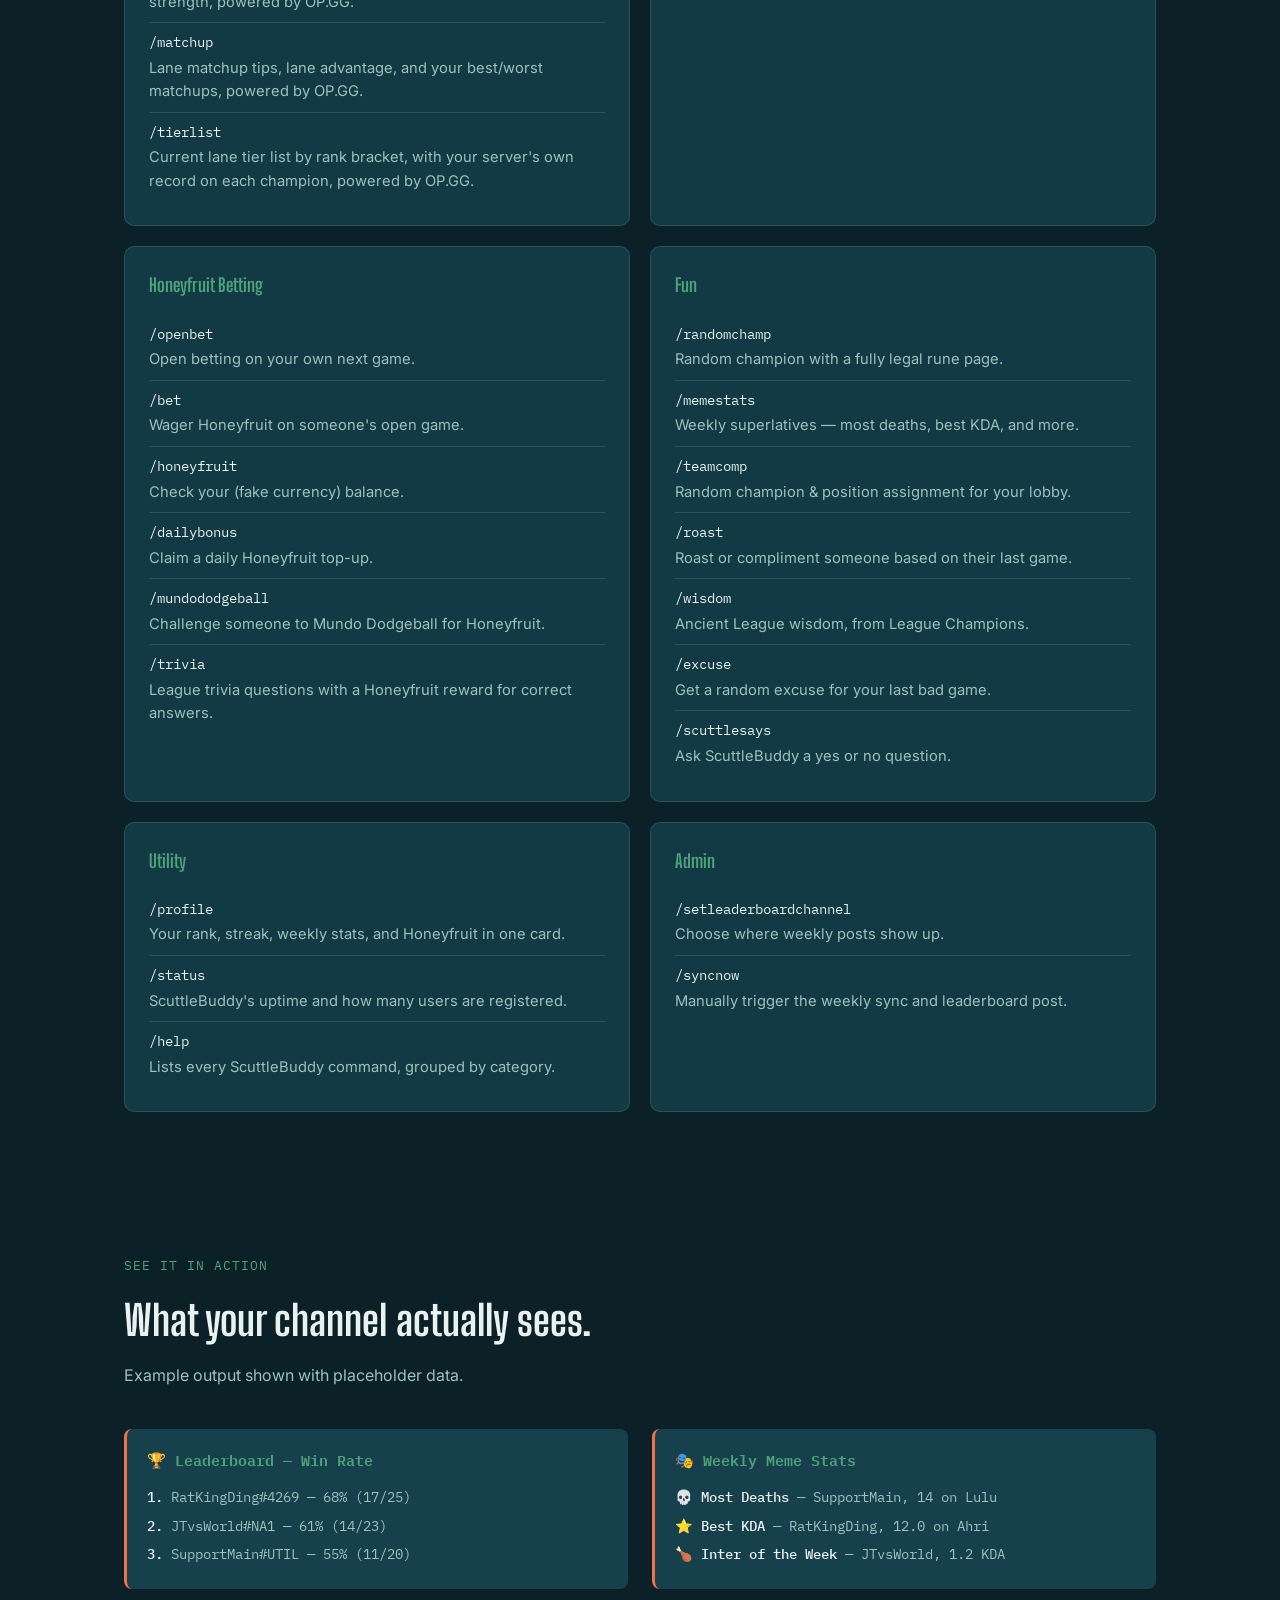
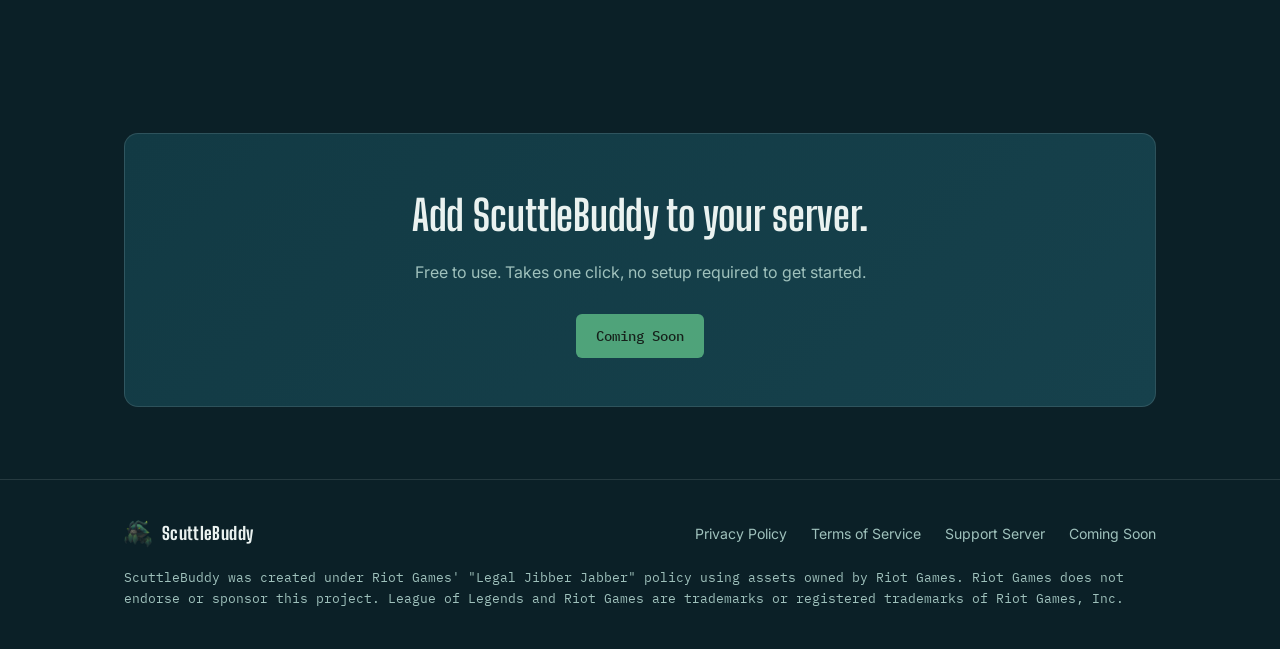
==== commit 223a6f25: "changed add discord button to coming soon to wait on riot application" ====
--- a/index.html
+++ b/index.html
@@ -27,7 +27,7 @@
       <a href="#showcase">See it in action</a>
       <a href="privacy.html">Privacy &amp; Terms</a>
     </nav>
-    <a class="btn btn-primary" href="#">Add to Discord</a>
+    <a class="btn btn-primary" href="#">Coming Soon</a>
   </div>
 </header>
 
@@ -43,7 +43,7 @@
           right inside your Discord server.
         </p>
         <div class="hero-actions">
-          <a class="btn btn-primary" href="#">Add to Discord</a>
+          <a class="btn btn-primary" href="#">Coming Soon</a>
           <a class="btn btn-ghost" href="#commands">See all commands</a>
         </div>
       </div>
@@ -94,8 +94,8 @@
             <li><span class="cmd-name">/nemesis</span><span class="cmd-desc">The enemy champion that beats you the most.</span></li>
             <li><span class="cmd-name">/duo</span><span class="cmd-desc">Win rate when two specific players queue together.</span></li>
             <li><span class="cmd-name">/whoshouldiplay</span><span class="cmd-desc">Champion suggestions blending your win rate with current meta strength, powered by OP.GG.</span></li>
-            <li><span class="cmd-name">/matchup</span><span class="cmd-desc">Lane matchup tips, lane advantage, and top counters for any pairing, powered by OP.GG.</span></li>
-            <li><span class="cmd-name">/tierlist</span><span class="cmd-desc">Current lane tier list ranked by tier and win rate, powered by OP.GG.</span></li>
+            <li><span class="cmd-name">/matchup</span><span class="cmd-desc">Lane matchup tips, lane advantage, and your best/worst matchups, powered by OP.GG.</span></li>
+            <li><span class="cmd-name">/tierlist</span><span class="cmd-desc">Current lane tier list by rank bracket, with your server's own record on each champion, powered by OP.GG.</span></li>
           </ul>
         </div>
 
@@ -183,7 +183,7 @@
       <div class="cta-strip">
         <h2>Add ScuttleBuddy to your server.</h2>
         <p class="section-sub">Free to use. Takes one click, no setup required to get started.</p>
-        <a class="btn btn-primary" href="#">Add to Discord</a>
+        <a class="btn btn-primary" href="#">Coming Soon</a>
       </div>
     </div>
   </section>
@@ -197,7 +197,7 @@
         <a href="privacy.html">Privacy Policy</a>
         <a href="terms.html">Terms of Service</a>
         <a href="https://discord.gg/Jfhns5WCDb">Support Server</a>
-        <a href="#">Add to Discord</a>
+        <a href="#">Coming Soon</a>
       </div>
     </div>
     <p class="footer-note">
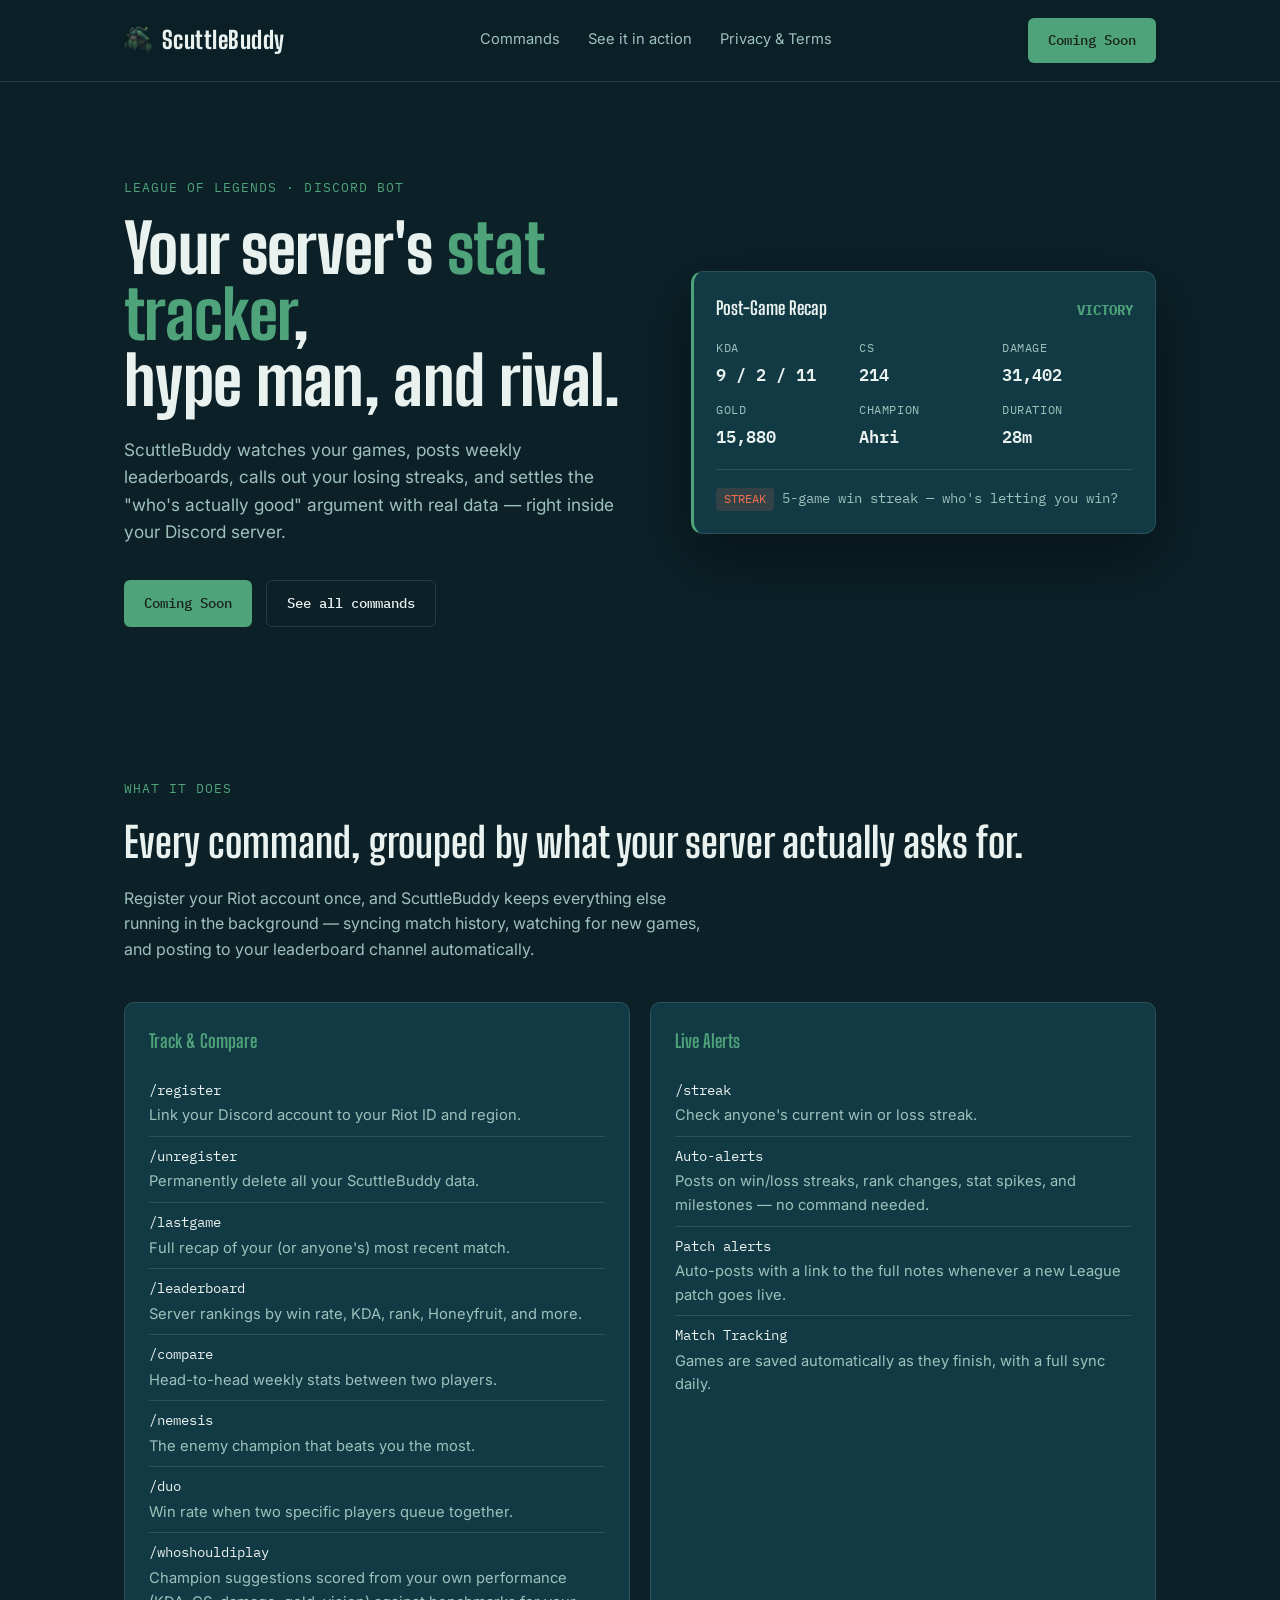
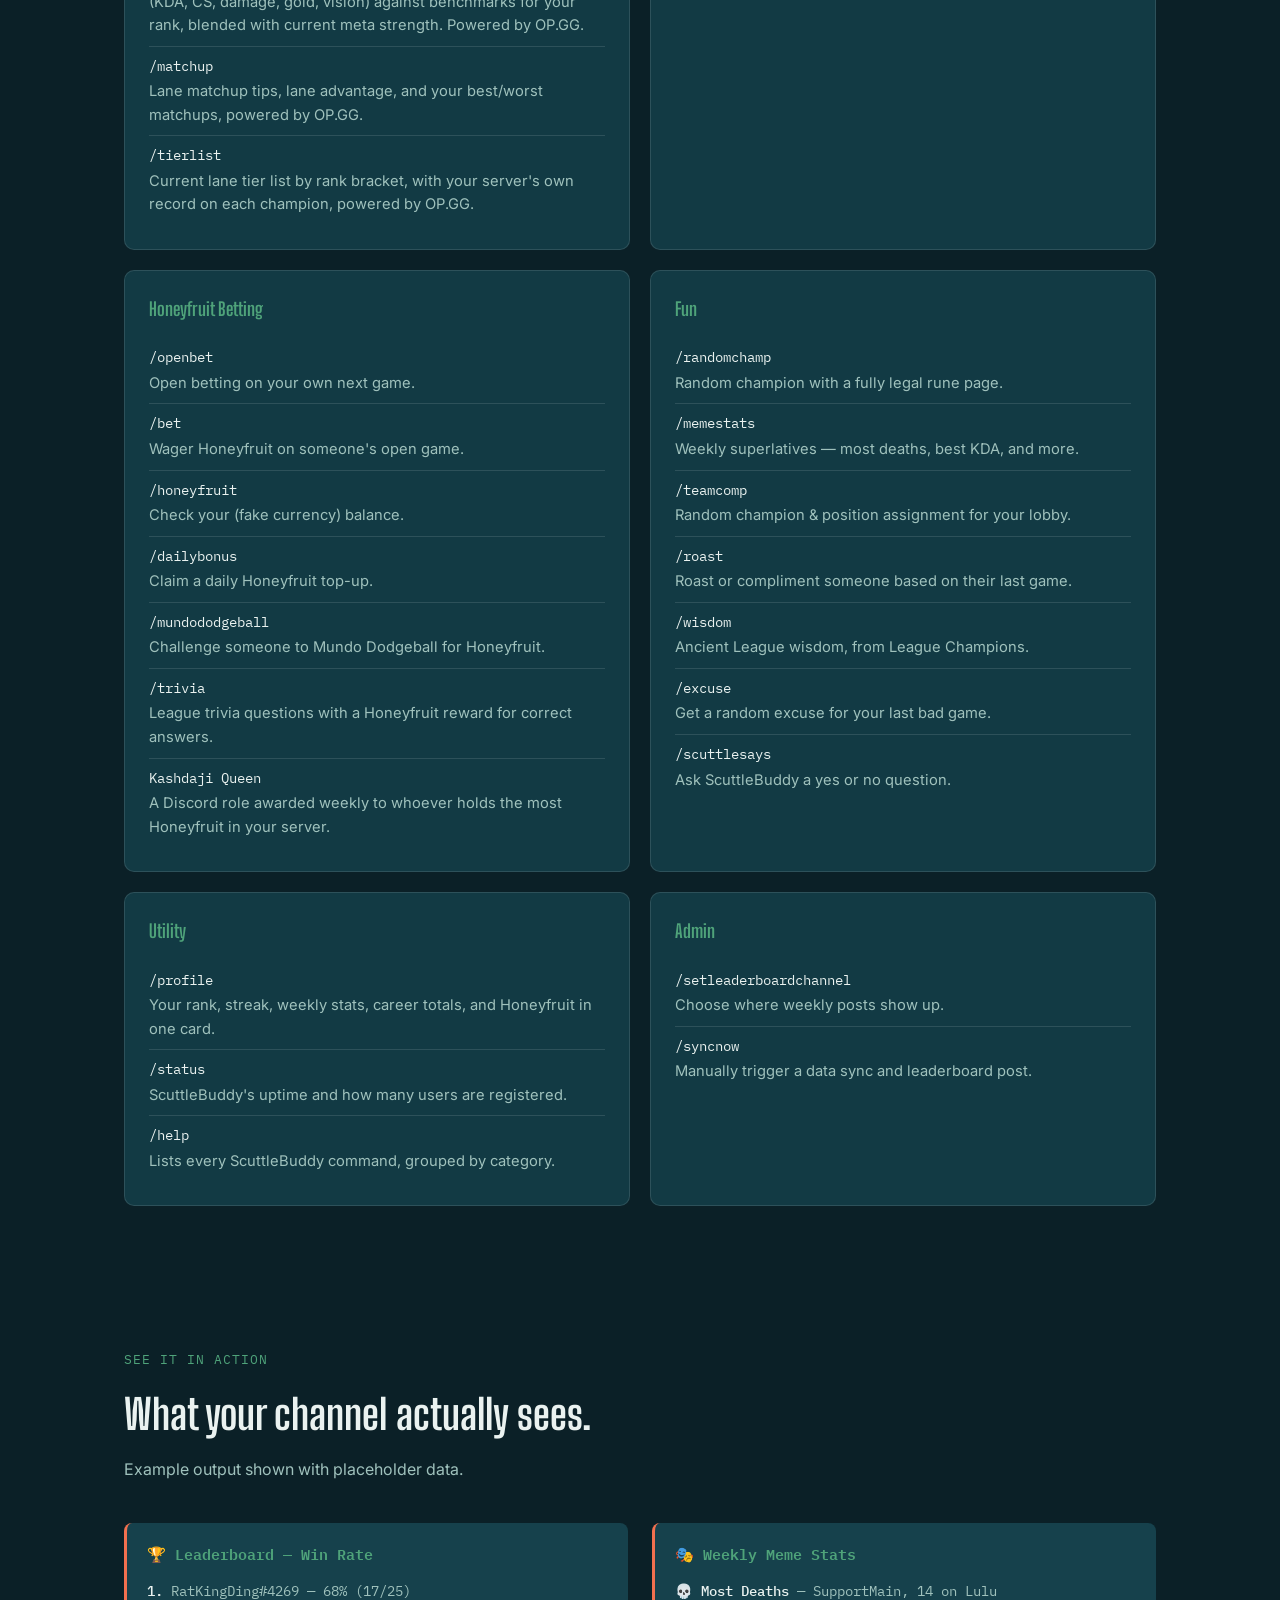
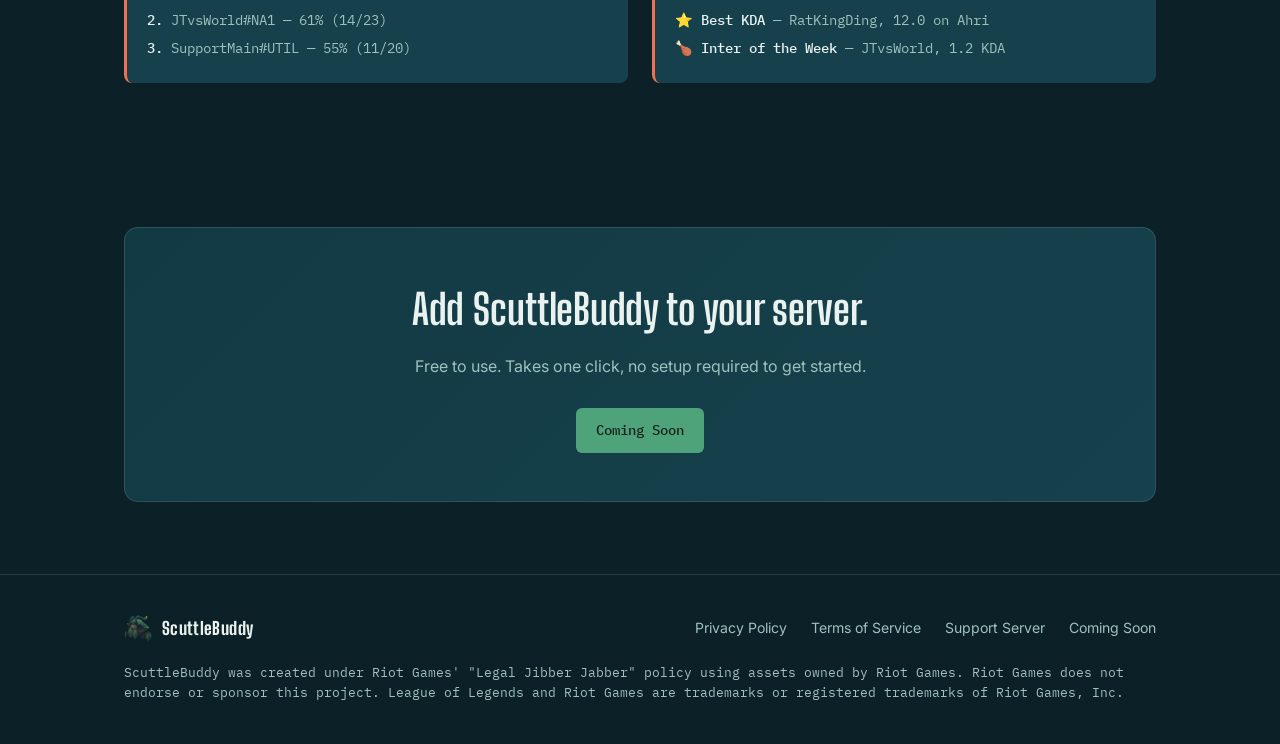
==== commit 18adbec9: "updates to reflect how the bot runs" ====
--- a/index.html
+++ b/index.html
@@ -93,7 +93,7 @@
             <li><span class="cmd-name">/compare</span><span class="cmd-desc">Head-to-head weekly stats between two players.</span></li>
             <li><span class="cmd-name">/nemesis</span><span class="cmd-desc">The enemy champion that beats you the most.</span></li>
             <li><span class="cmd-name">/duo</span><span class="cmd-desc">Win rate when two specific players queue together.</span></li>
-            <li><span class="cmd-name">/whoshouldiplay</span><span class="cmd-desc">Champion suggestions blending your win rate with current meta strength, powered by OP.GG.</span></li>
+            <li><span class="cmd-name">/whoshouldiplay</span><span class="cmd-desc">Champion suggestions scored from your own performance (KDA, CS, damage, gold, vision) against benchmarks for your rank, blended with current meta strength. Powered by OP.GG.</span></li>
             <li><span class="cmd-name">/matchup</span><span class="cmd-desc">Lane matchup tips, lane advantage, and your best/worst matchups, powered by OP.GG.</span></li>
             <li><span class="cmd-name">/tierlist</span><span class="cmd-desc">Current lane tier list by rank bracket, with your server's own record on each champion, powered by OP.GG.</span></li>
           </ul>
@@ -105,6 +105,7 @@
             <li><span class="cmd-name">/streak</span><span class="cmd-desc">Check anyone's current win or loss streak.</span></li>
             <li><span class="cmd-name">Auto-alerts</span><span class="cmd-desc">Posts on win/loss streaks, rank changes, stat spikes, and milestones — no command needed.</span></li>
             <li><span class="cmd-name">Patch alerts</span><span class="cmd-desc">Auto-posts with a link to the full notes whenever a new League patch goes live.</span></li>
+            <li><span class="cmd-name">Match Tracking</span><span class="cmd-desc">Games are saved automatically as they finish, with a full sync daily.</span></li>
           </ul>
         </div>
 
@@ -117,6 +118,7 @@
             <li><span class="cmd-name">/dailybonus</span><span class="cmd-desc">Claim a daily Honeyfruit top-up.</span></li>
             <li><span class="cmd-name">/mundododgeball</span><span class="cmd-desc">Challenge someone to Mundo Dodgeball for Honeyfruit.</span></li>
             <li><span class="cmd-name">/trivia</span><span class="cmd-desc">League trivia questions with a Honeyfruit reward for correct answers.</span></li>
+            <li><span class="cmd-name">Kashdaji Queen</span><span class="cmd-desc">A Discord role awarded weekly to whoever holds the most Honeyfruit in your server.</span></li>
           </ul>
         </div>
 
@@ -136,7 +138,7 @@
         <div class="cmd-group">
           <h3>Utility</h3>
           <ul class="cmd-list">
-            <li><span class="cmd-name">/profile</span><span class="cmd-desc">Your rank, streak, weekly stats, and Honeyfruit in one card.</span></li>
+            <li><span class="cmd-name">/profile</span><span class="cmd-desc">Your rank, streak, weekly stats, career totals, and Honeyfruit in one card.</span></li>
             <li><span class="cmd-name">/status</span><span class="cmd-desc">ScuttleBuddy's uptime and how many users are registered.</span></li>
             <li><span class="cmd-name">/help</span><span class="cmd-desc">Lists every ScuttleBuddy command, grouped by category.</span></li>
           </ul>
@@ -146,7 +148,7 @@
           <h3>Admin</h3>
           <ul class="cmd-list">
             <li><span class="cmd-name">/setleaderboardchannel</span><span class="cmd-desc">Choose where weekly posts show up.</span></li>
-            <li><span class="cmd-name">/syncnow</span><span class="cmd-desc">Manually trigger the weekly sync and leaderboard post.</span></li>
+            <li><span class="cmd-name">/syncnow</span><span class="cmd-desc">Manually trigger a data sync and leaderboard post.</span></li>
           </ul>
         </div>
       </div>
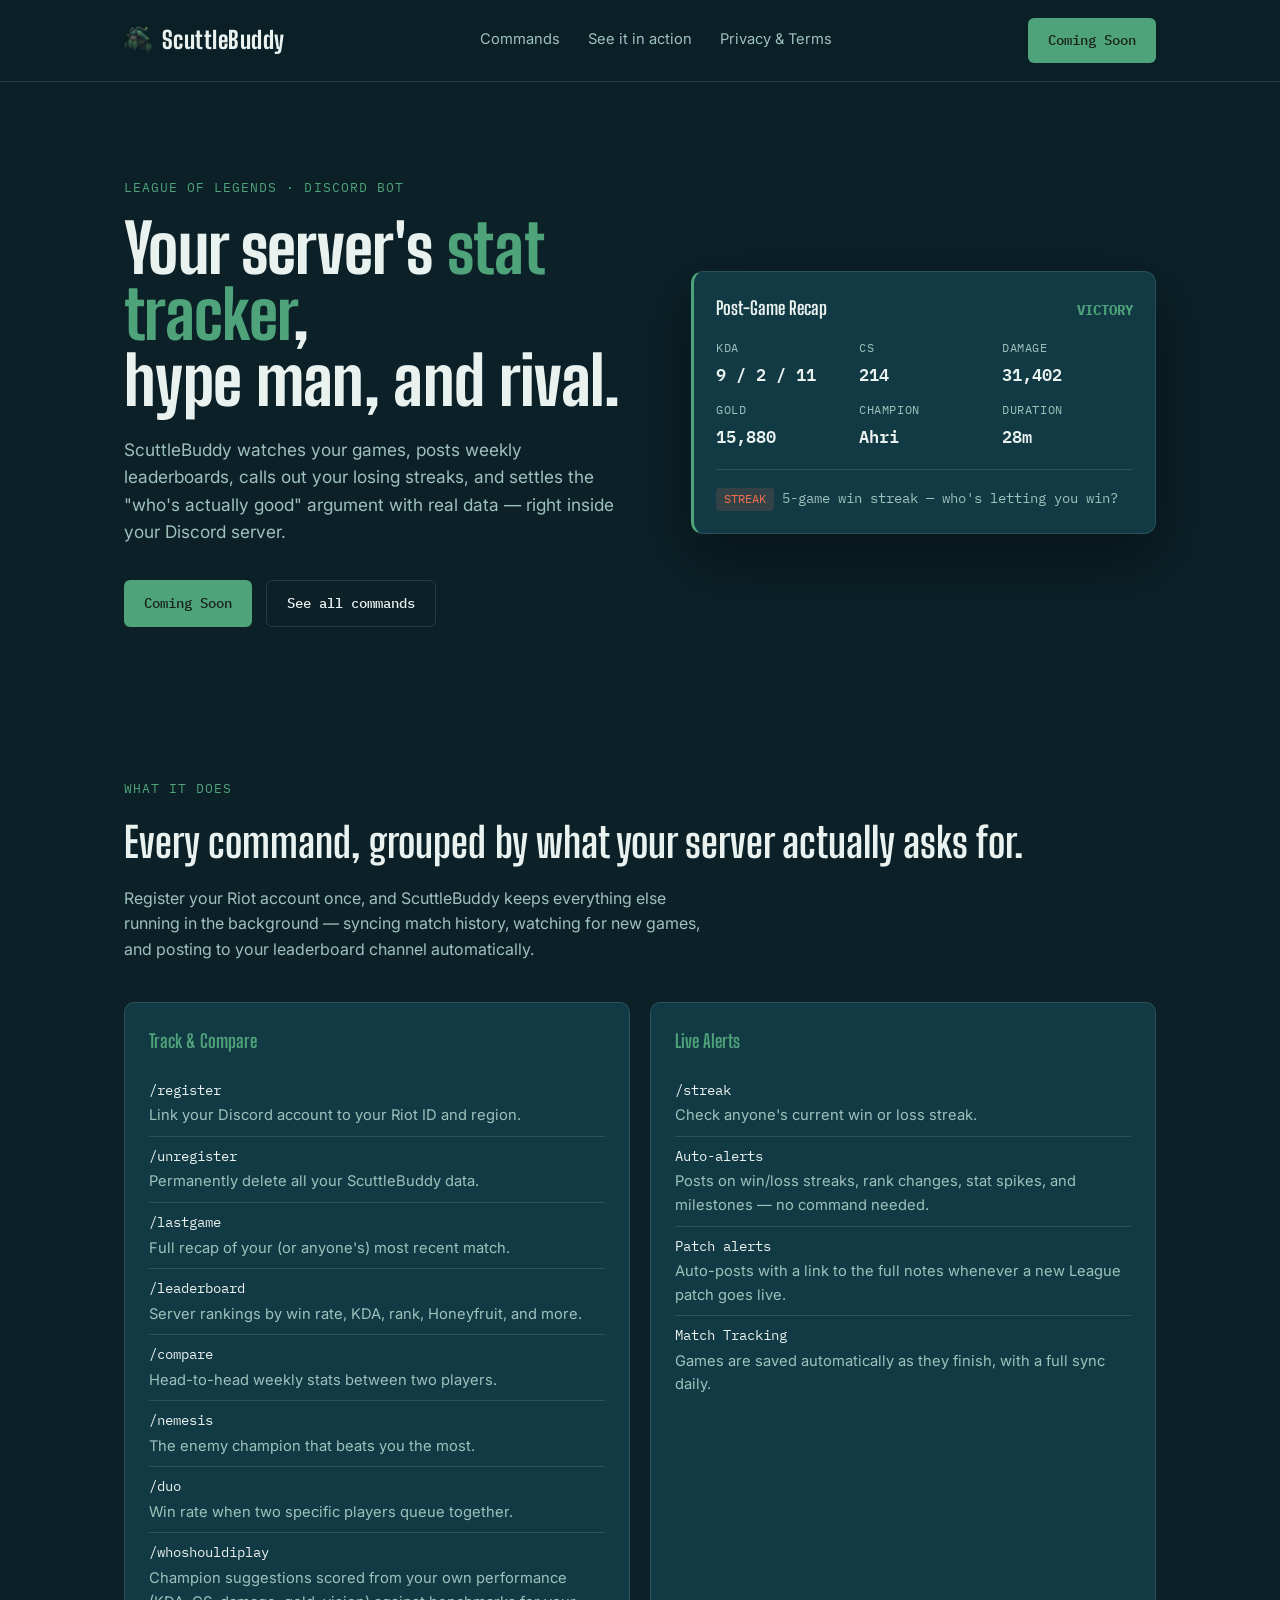
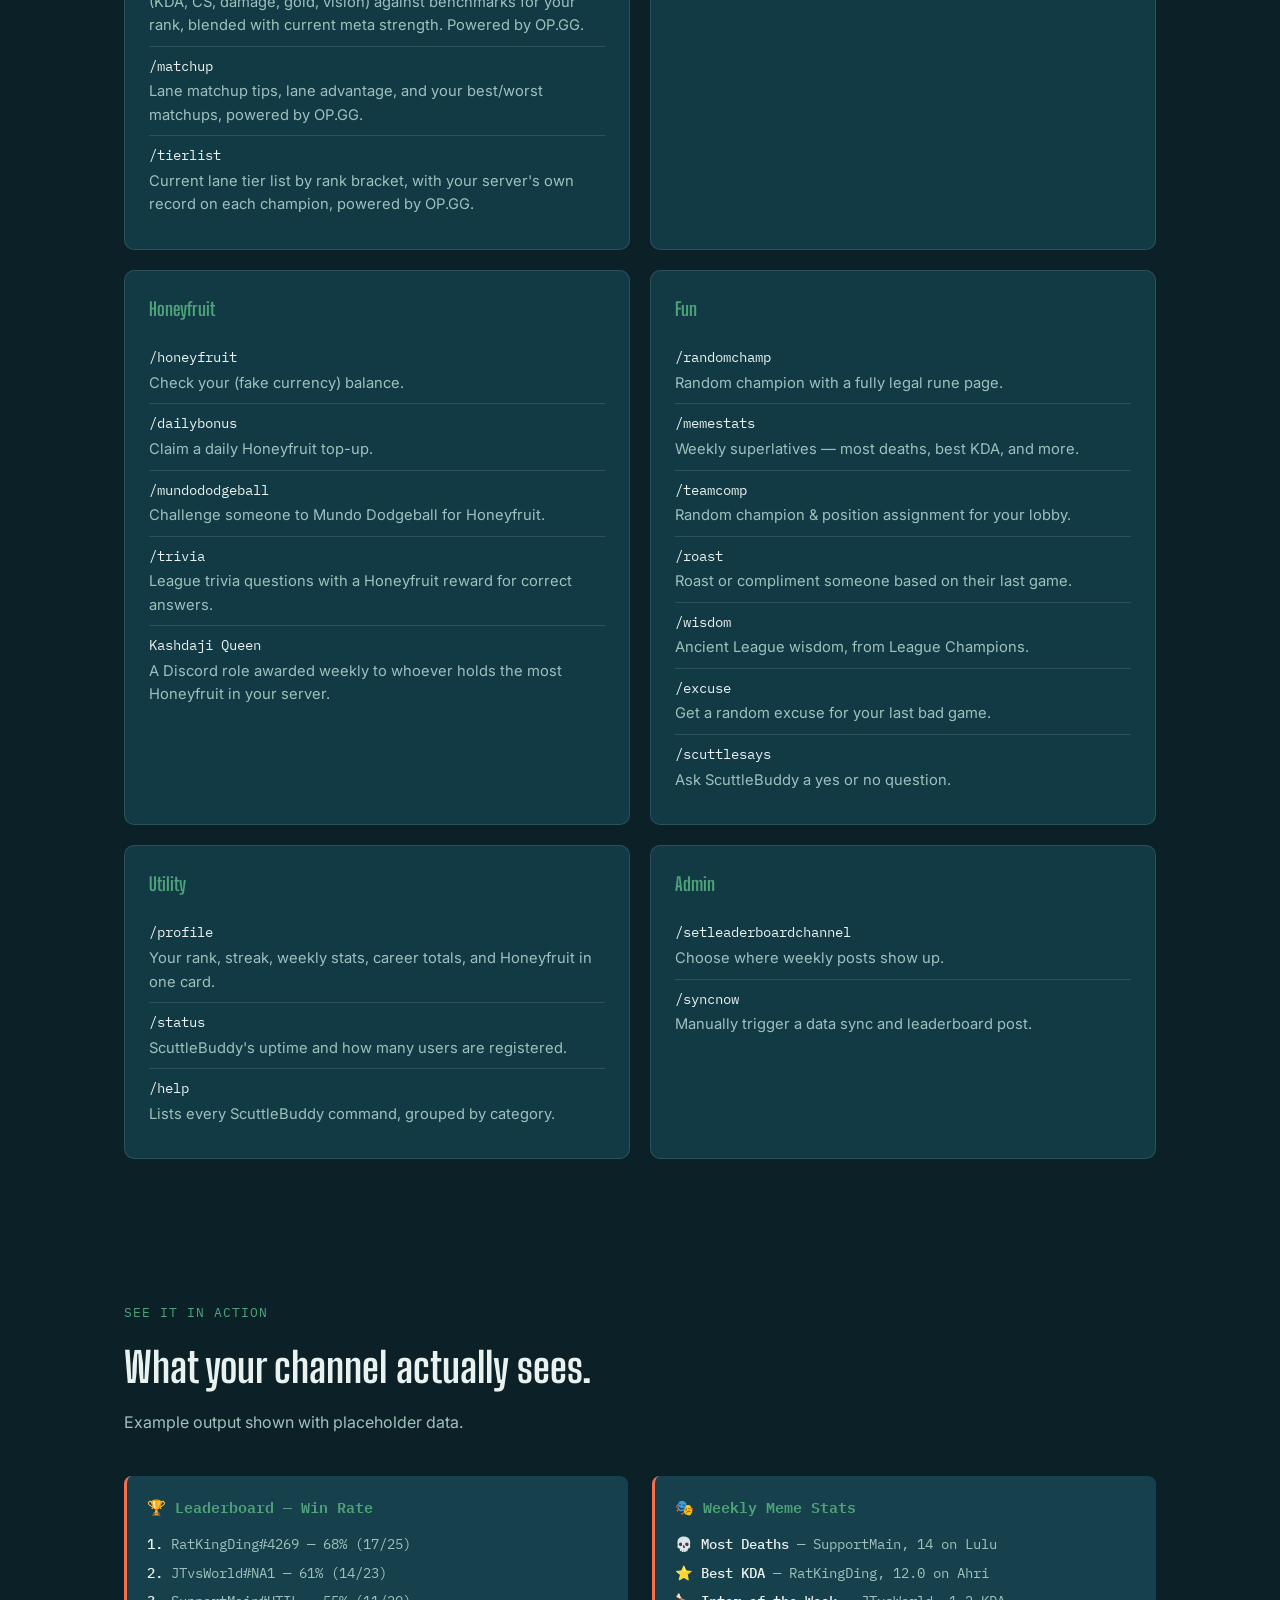
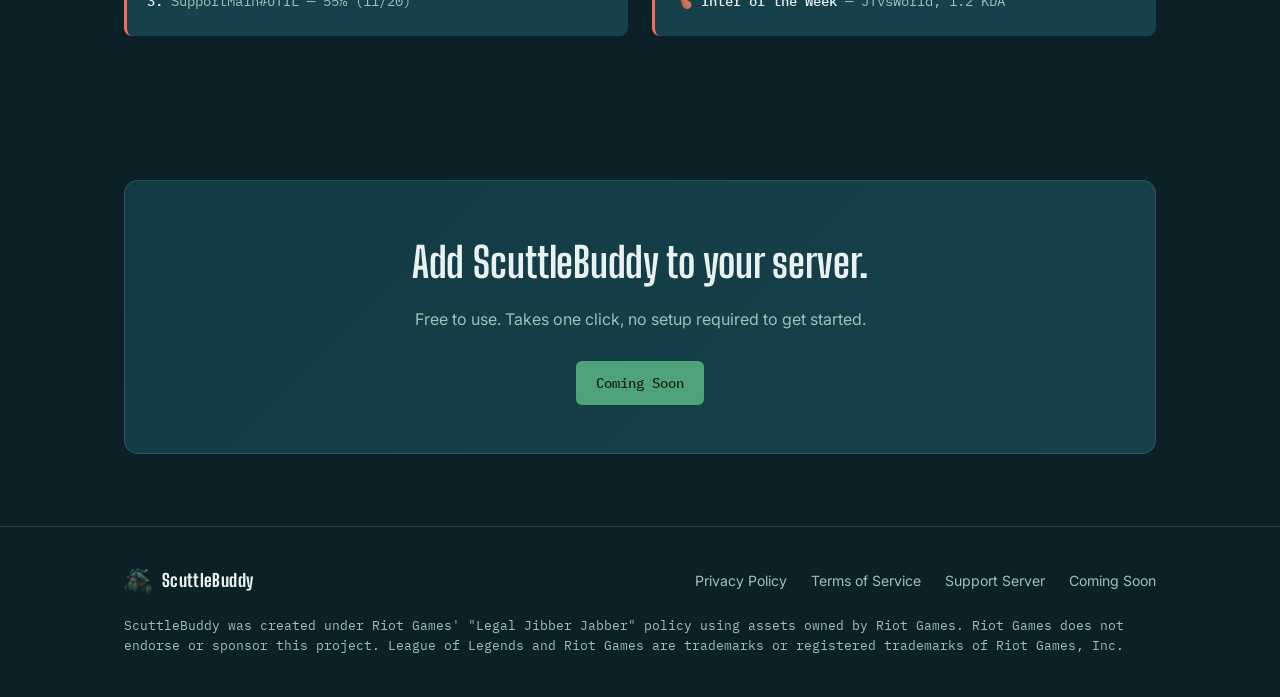
==== commit 82bc5bcd: "removing betting references" ====
--- a/index.html
+++ b/index.html
@@ -110,10 +110,8 @@
         </div>
 
         <div class="cmd-group">
-          <h3>Honeyfruit Betting</h3>
-          <ul class="cmd-list">
-            <li><span class="cmd-name">/openbet</span><span class="cmd-desc">Open betting on your own next game.</span></li>
-            <li><span class="cmd-name">/bet</span><span class="cmd-desc">Wager Honeyfruit on someone's open game.</span></li>
+          <h3>Honeyfruit</h3>
+          <ul class="cmd-list">
             <li><span class="cmd-name">/honeyfruit</span><span class="cmd-desc">Check your (fake currency) balance.</span></li>
             <li><span class="cmd-name">/dailybonus</span><span class="cmd-desc">Claim a daily Honeyfruit top-up.</span></li>
             <li><span class="cmd-name">/mundododgeball</span><span class="cmd-desc">Challenge someone to Mundo Dodgeball for Honeyfruit.</span></li>
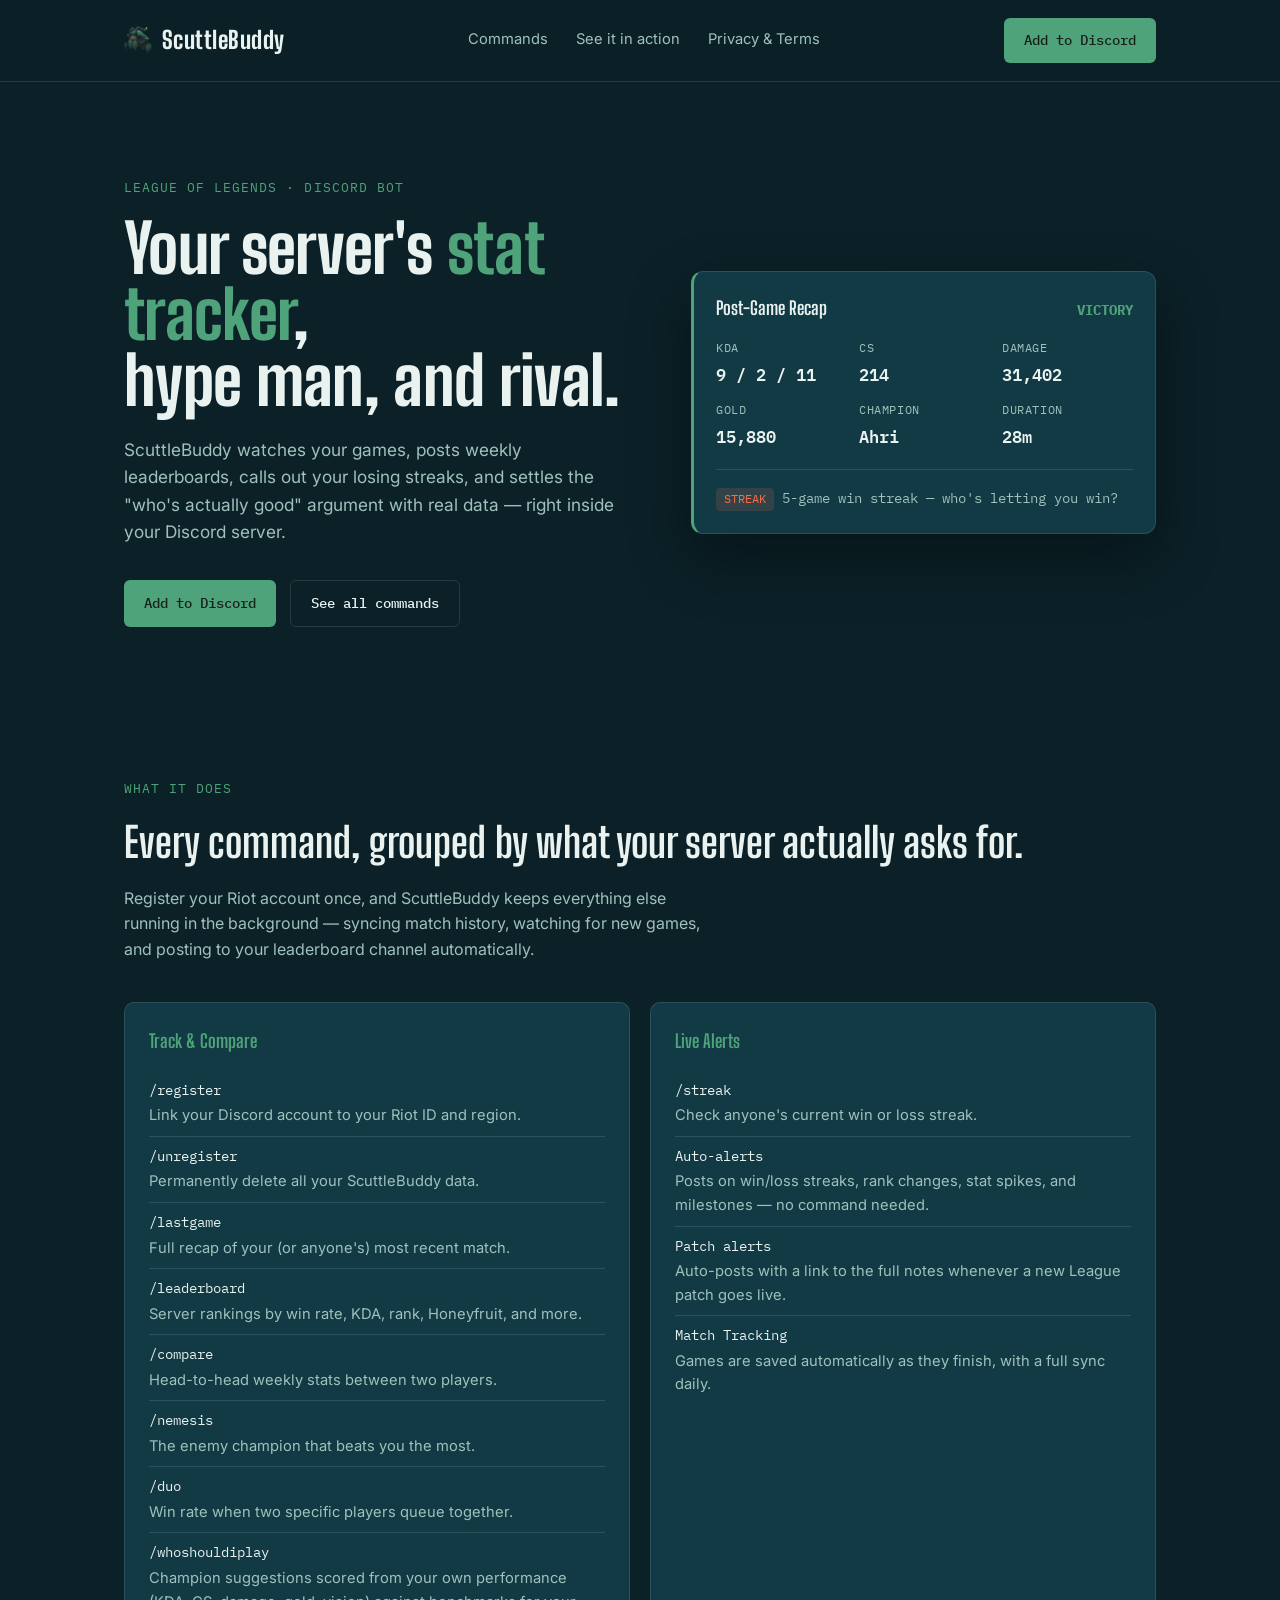
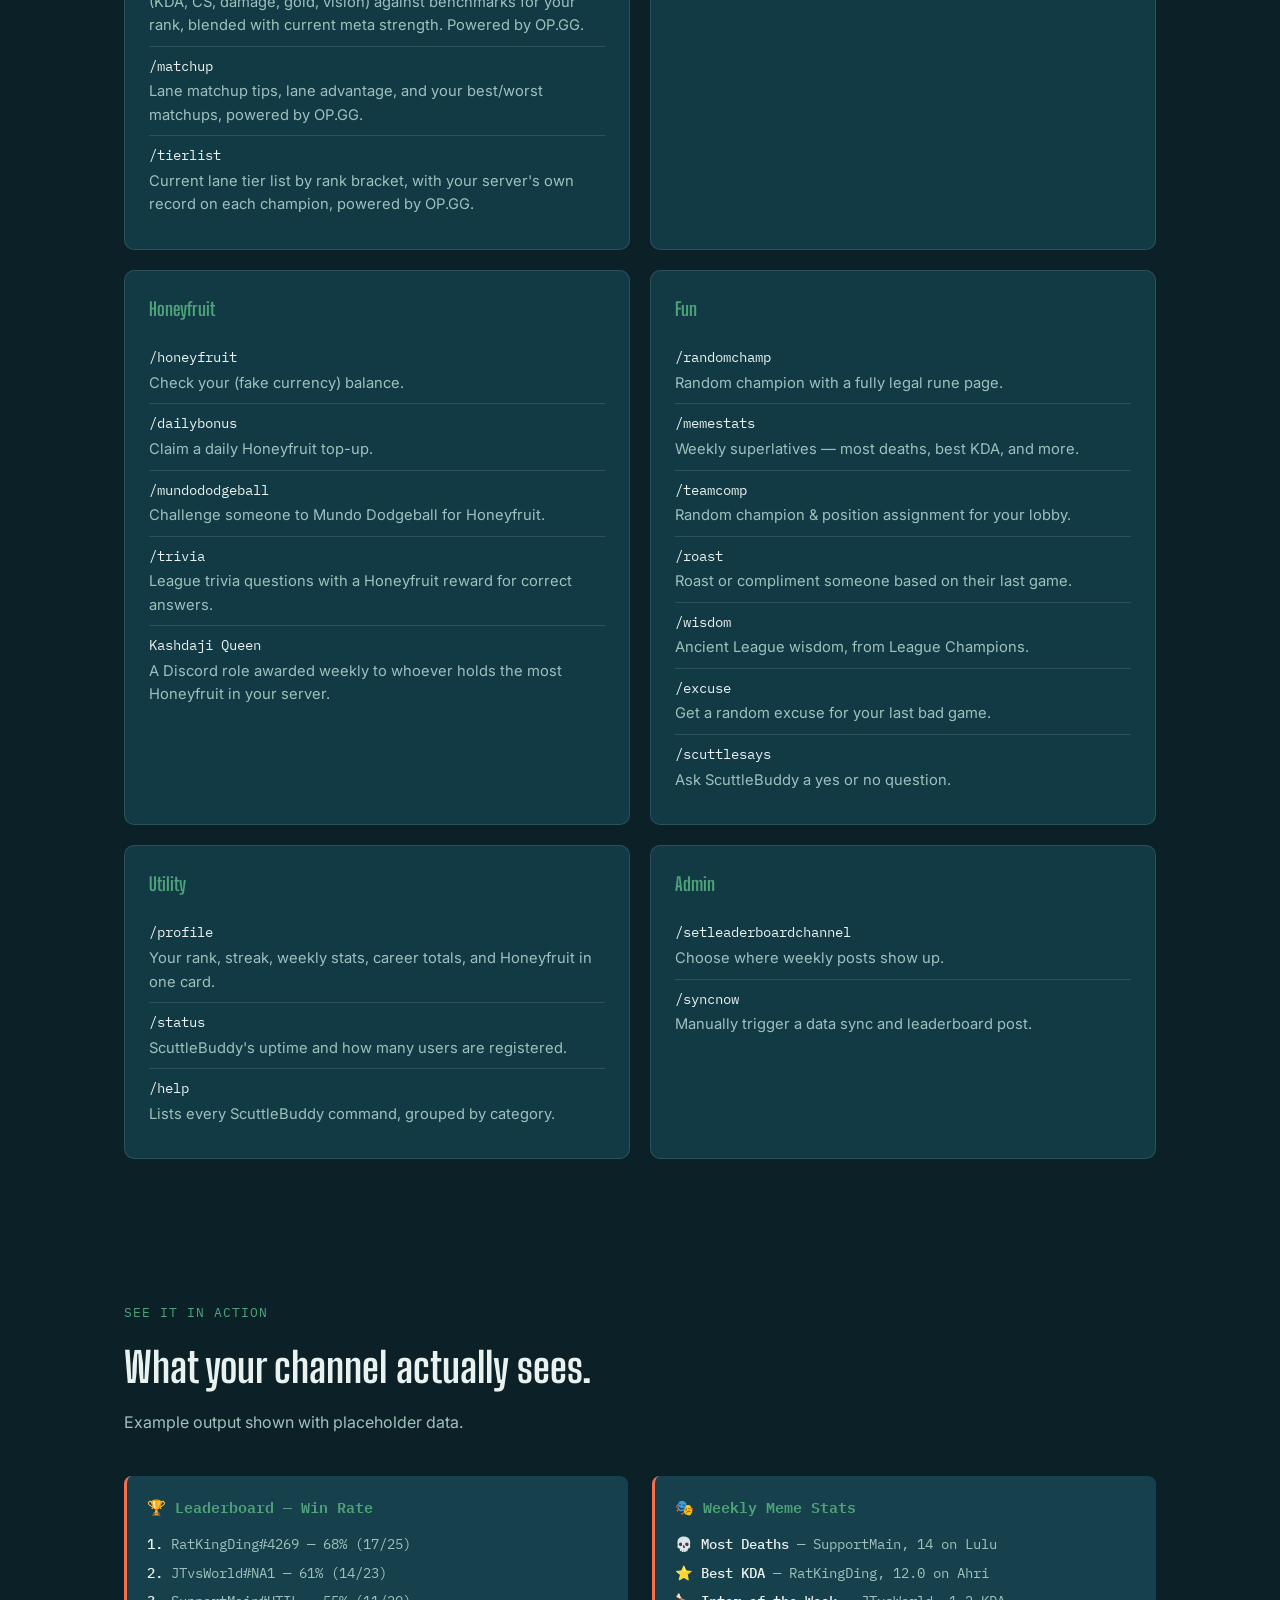
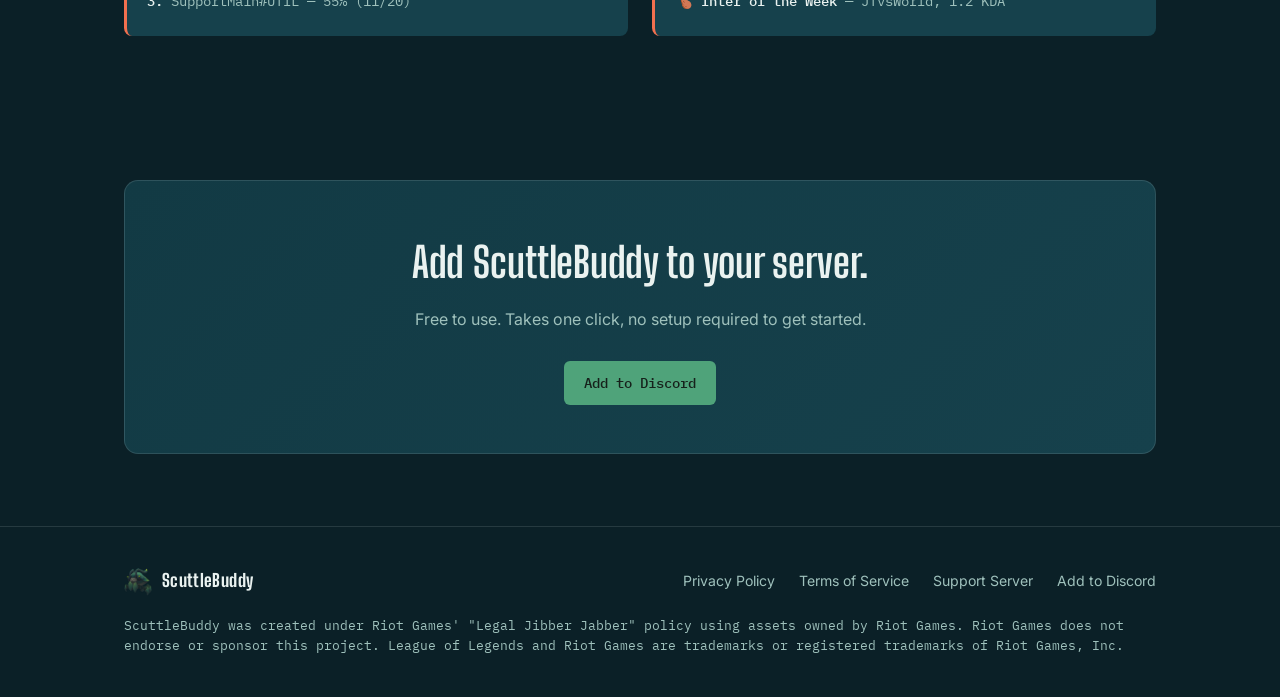
==== commit a1ebd5d1: "adding disc links" ====
--- a/index.html
+++ b/index.html
@@ -27,7 +27,7 @@
       <a href="#showcase">See it in action</a>
       <a href="privacy.html">Privacy &amp; Terms</a>
     </nav>
-    <a class="btn btn-primary" href="#">Coming Soon</a>
+    <a class="btn btn-primary" href="https://discord.com/oauth2/authorize?client_id=1524695530444427314&permissions=268946512&integration_type=0&scope=bot">Add to Discord</a>
   </div>
 </header>
 
@@ -43,7 +43,7 @@
           right inside your Discord server.
         </p>
         <div class="hero-actions">
-          <a class="btn btn-primary" href="#">Coming Soon</a>
+          <a class="btn btn-primary" href="https://discord.com/oauth2/authorize?client_id=1524695530444427314&permissions=268946512&integration_type=0&scope=bot">Add to Discord</a>
           <a class="btn btn-ghost" href="#commands">See all commands</a>
         </div>
       </div>
@@ -183,7 +183,7 @@
       <div class="cta-strip">
         <h2>Add ScuttleBuddy to your server.</h2>
         <p class="section-sub">Free to use. Takes one click, no setup required to get started.</p>
-        <a class="btn btn-primary" href="#">Coming Soon</a>
+        <a class="btn btn-primary" href="https://discord.com/oauth2/authorize?client_id=1524695530444427314&permissions=268946512&integration_type=0&scope=bot">Add to Discord</a>
       </div>
     </div>
   </section>
@@ -197,7 +197,7 @@
         <a href="privacy.html">Privacy Policy</a>
         <a href="terms.html">Terms of Service</a>
         <a href="https://discord.gg/Jfhns5WCDb">Support Server</a>
-        <a href="#">Coming Soon</a>
+        <a href="https://discord.com/oauth2/authorize?client_id=1524695530444427314&permissions=268946512&integration_type=0&scope=bot">Add to Discord</a>
       </div>
     </div>
     <p class="footer-note">
